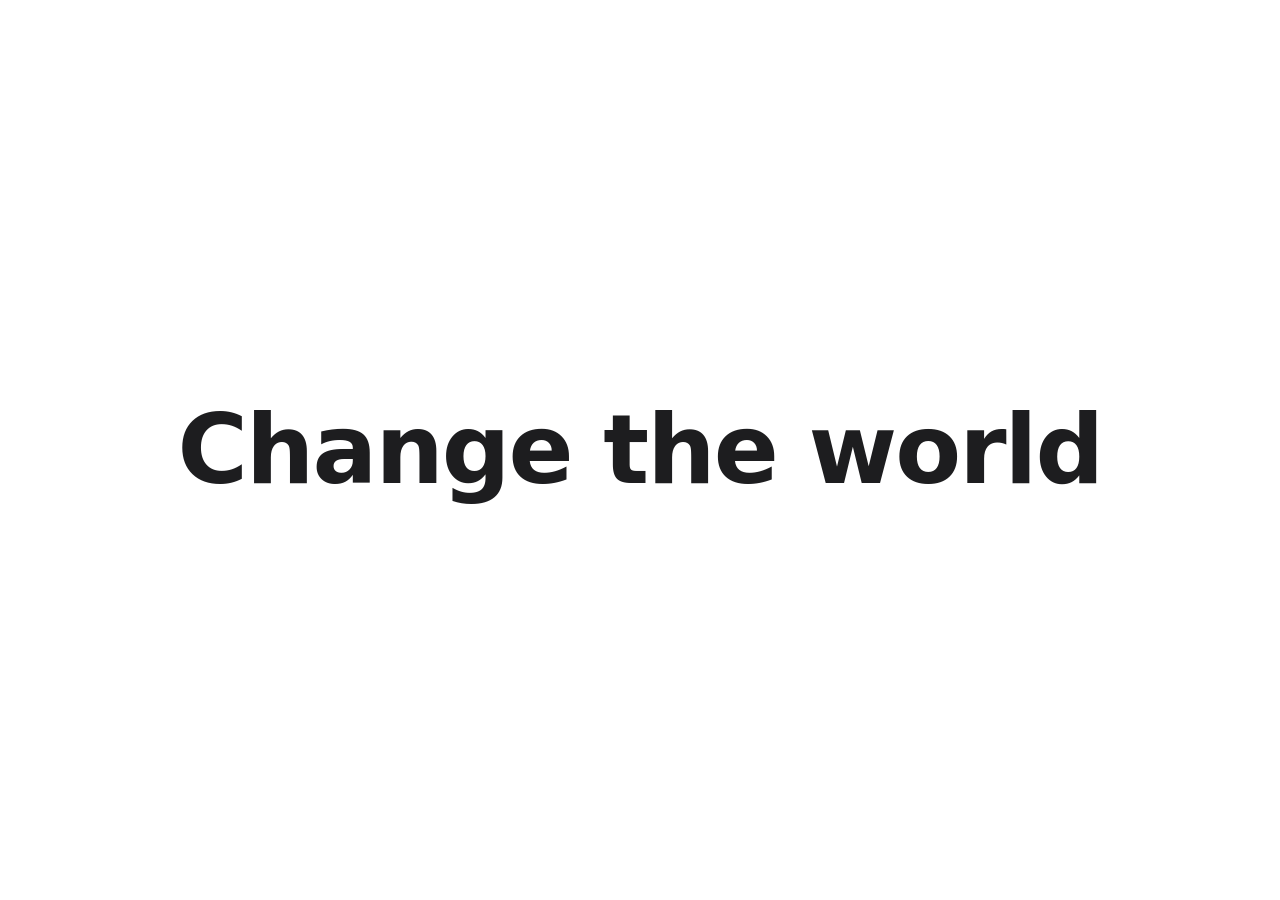
==== index.html @ 6c88ad37 "chuang.nl: one headline Co-Authored-By: Claude Opus 5.5 <noreply@anthropic.com>" ====
<!doctype html>
<html lang="en"><head><meta charset="utf-8">
<meta name="viewport" content="width=device-width, initial-scale=1">
<title>Chuang</title>
<meta name="description" content="Change the world">
<meta name="theme-color" content="#FFFFFF">
<style>
:root{--bg:#FFFFFF;--ink:#1D1D1F}
@media (prefers-color-scheme:dark){:root{--bg:#000000;--ink:#F5F5F7}}
html,body{height:100%;margin:0}
body{background:var(--bg);color:var(--ink);display:grid;place-items:center;min-height:100vh;min-height:100dvh;padding:0 24px;box-sizing:border-box;
font-family:-apple-system,BlinkMacSystemFont,"SF Pro Display","Segoe UI Variable Display","Segoe UI",system-ui,"Helvetica Neue",Helvetica,sans-serif;-webkit-font-smoothing:antialiased}
h1{margin:0;font-weight:600;font-size:clamp(40px,8vw,96px);line-height:1.05;letter-spacing:-.02em;text-align:center;text-wrap:balance}
</style></head>
<body><h1>Change the world</h1></body></html>
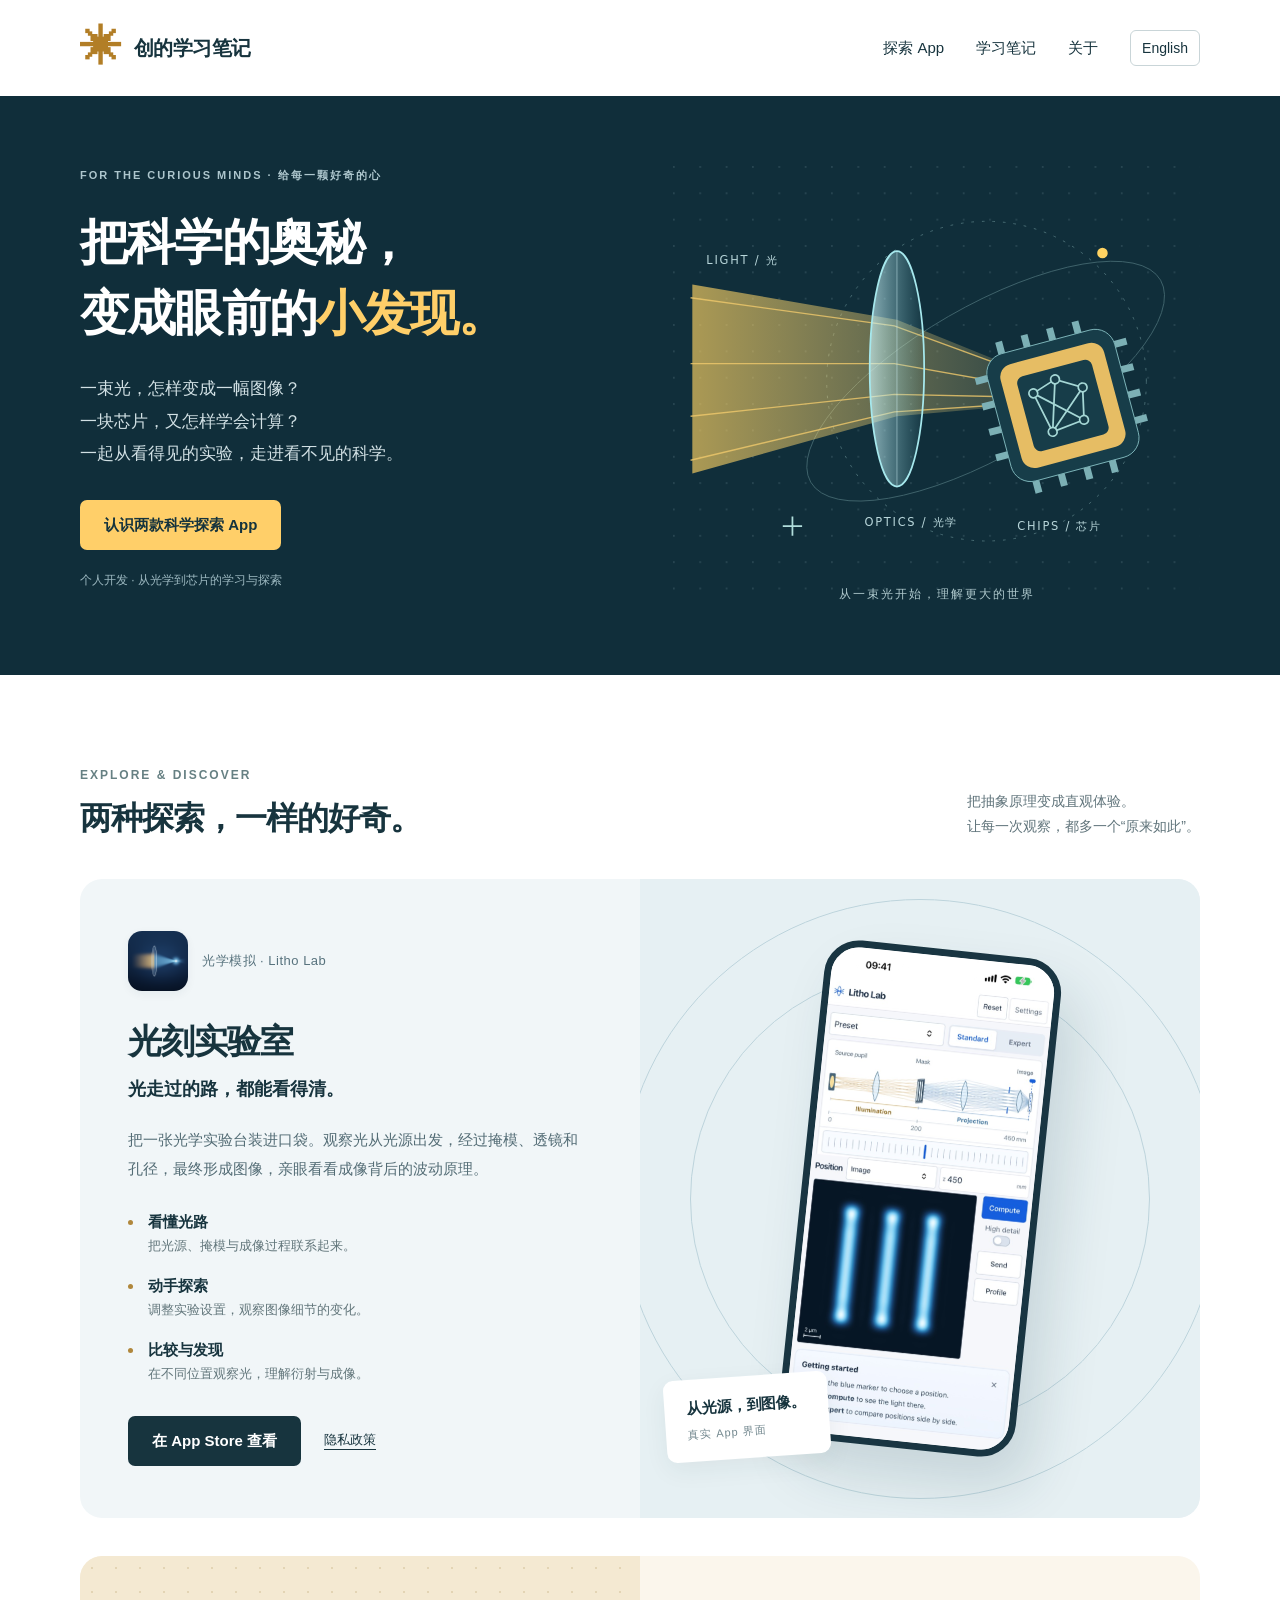
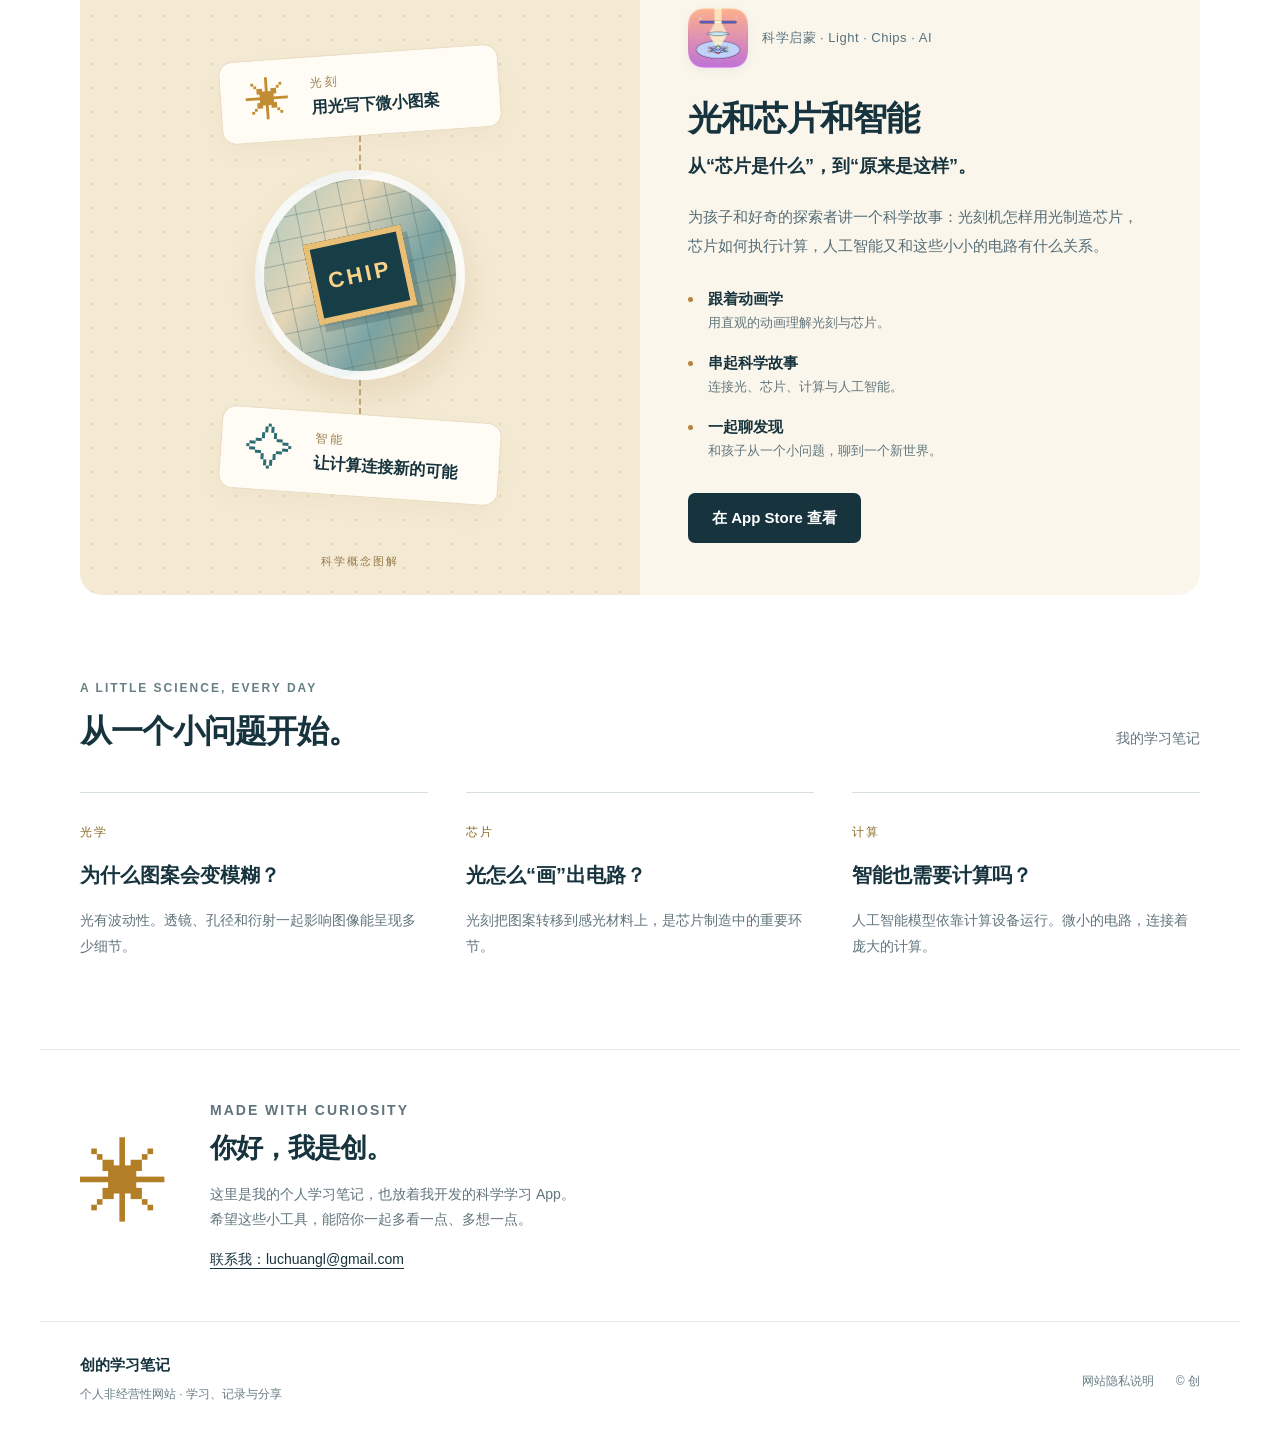
==== commit ffe2559c: "Add bilingual science app homepage without ICP footer" ====
--- a/index.html
+++ b/index.html
@@ -1,15 +1,10 @@
 <!doctype html>
-<html lang="en"><head><meta charset="utf-8">
-<meta name="viewport" content="width=device-width, initial-scale=1">
-<title>Chuang</title>
-<meta name="description" content="Change the world">
-<meta name="theme-color" content="#FFFFFF">
-<style>
-:root{--bg:#FFFFFF;--ink:#1D1D1F}
-@media (prefers-color-scheme:dark){:root{--bg:#000000;--ink:#F5F5F7}}
-html,body{height:100%;margin:0}
-body{background:var(--bg);color:var(--ink);display:grid;place-items:center;min-height:100vh;min-height:100dvh;padding:0 24px;box-sizing:border-box;
-font-family:-apple-system,BlinkMacSystemFont,"SF Pro Display","Segoe UI Variable Display","Segoe UI",system-ui,"Helvetica Neue",Helvetica,sans-serif;-webkit-font-smoothing:antialiased}
-h1{margin:0;font-weight:600;font-size:clamp(40px,8vw,96px);line-height:1.05;letter-spacing:-.02em;text-align:center;text-wrap:balance}
-</style></head>
-<body><h1>Change the world</h1></body></html>
+<html lang="zh-CN"><head><meta charset="utf-8"><meta name="viewport" content="width=device-width,initial-scale=1"><meta name="theme-color" content="#102c38"><meta name="description" content="创的学习笔记：用光刻实验室探索光学成像，用光和芯片和智能了解从光刻到人工智能的科学故事。"><title>创的学习笔记 · 让好奇心看得见</title><link rel="stylesheet" href="/style.css"><link rel="alternate" hreflang="zh-CN" href="https://chuang.nl/"><link rel="alternate" hreflang="en" href="https://chuang.nl/en/"></head>
+<body><header class="nav"><a class="brand" href="/" aria-label="创的学习笔记首页"><span class="brand-mark" aria-hidden="true">✳</span>创的学习笔记</a><nav aria-label="主导航"><a href="#apps">探索 App</a><a href="#notes">学习笔记</a><a href="#about">关于</a><a class="language-switch" href="/en/" lang="en" hreflang="en" aria-label="Switch to English">English</a></nav></header>
+<main><section class="hero"><div class="hero-copy"><p class="eyebrow">FOR THE CURIOUS MINDS · 给每一颗好奇的心</p><h1>把科学的奥秘，<br>变成眼前的<span>小发现。</span></h1><p class="intro">一束光，怎样变成一幅图像？<br>一块芯片，又怎样学会计算？<br>一起从看得见的实验，走进看不见的科学。</p><a class="button yellow" href="#apps">认识两款科学探索 App</a><p class="hero-note">个人开发 · 从光学到芯片的学习与探索</p></div><div class="hero-art"><svg viewBox="0 0 600 490" role="img" aria-labelledby="art-title"><title id="art-title">一束光穿过透镜，照亮芯片的科学概念图</title><defs><pattern id="grid" width="30" height="30" patternUnits="userSpaceOnUse"><circle cx="1" cy="1" r="1" fill="#6a8a91" opacity=".35"/></pattern><linearGradient id="beam"><stop stop-color="#ffd362" stop-opacity=".65"/><stop offset="1" stop-color="#f8df8b" stop-opacity=".04"/></linearGradient><linearGradient id="lens"><stop stop-color="#d1f8fc" stop-opacity=".65"/><stop offset="1" stop-color="#72c4cf" stop-opacity=".05"/></linearGradient></defs><rect width="600" height="490" fill="url(#grid)"/><circle cx="357" cy="245" r="182" fill="none" stroke="#4f747b" stroke-dasharray="3 9"/><ellipse cx="356" cy="245" rx="230" ry="85" transform="rotate(-30 356 245)" fill="none" stroke="#40646c"/><path d="M22 135L255 175L477 265L255 285L22 350Z" fill="url(#beam)"/><g fill="none" stroke="#f1ca6c" stroke-width="1.6" opacity=".8"><path d="M20 150L252 182L478 265M20 225L252 225L478 265M20 335L252 280L478 265M20 285L252 260L478 265"/></g><ellipse cx="255" cy="231" rx="31" ry="134" fill="url(#lens)" stroke="#a6e8ed" stroke-width="2"/><path d="M255 97V365" stroke="#d8fbff" opacity=".5"/><g transform="translate(385 209) rotate(-15 70 70)"><rect x="-14" y="-14" width="150" height="150" rx="23" fill="#173d49" stroke="#80b9bd"/><g stroke="#7cb0b5" stroke-width="8"><path d="M9 -28V-14M39 -28V-14M69 -28V-14M99 -28V-14M9 136V150M39 136V150M69 136V150M99 136V150M-28 9H-14M-28 39H-14M-28 69H-14M-28 99H-14M136 9H150M136 39H150M136 69H150M136 99H150"/></g><rect width="122" height="122" rx="15" fill="#e6bd64"/><rect x="17" y="17" width="88" height="88" rx="8" fill="#173d49"/><g stroke="#a5d7d5" fill="#173d49" stroke-width="2"><path d="M32 39L60 30L88 47L80 83L42 87Z M32 39L80 83M60 30L42 87M88 47L42 87"/><circle cx="32" cy="39" r="5"/><circle cx="60" cy="30" r="5"/><circle cx="88" cy="47" r="5"/><circle cx="80" cy="83" r="5"/><circle cx="42" cy="87" r="5"/></g></g><g fill="#b8d6da" font-family="system-ui,sans-serif" font-size="13" letter-spacing="2"><text x="38" y="112">LIGHT / 光</text><text x="218" y="410">OPTICS / 光学</text><text x="392" y="414">CHIPS / 芯片</text></g><circle cx="489" cy="99" r="6" fill="#ffd362"/><path d="M125 410H147M136 399V421" stroke="#b1dedc" stroke-width="2"/></svg><span class="art-caption">从一束光开始，理解更大的世界</span></div></section>
+<section id="apps" class="apps wrap"><div class="section-heading"><div><p class="eyebrow">EXPLORE & DISCOVER</p><h2>两种探索，一样的好奇。</h2></div><p>把抽象原理变成直观体验。<br>让每一次观察，都多一个“原来如此”。</p></div>
+<article class="product optics"><div class="product-copy"><div class="app-heading"><img src="/assets/litho-icon.png" width="60" height="60" alt="光刻实验室图标"><span>光学模拟 · Litho Lab</span></div><h3>光刻实验室</h3><p class="product-tagline">光走过的路，都能看得清。</p><p>把一张光学实验台装进口袋。观察光从光源出发，经过掩模、透镜和孔径，最终形成图像，亲眼看看成像背后的波动原理。</p><ul class="features"><li><strong>看懂光路</strong><span>把光源、掩模与成像过程联系起来。</span></li><li><strong>动手探索</strong><span>调整实验设置，观察图像细节的变化。</span></li><li><strong>比较与发现</strong><span>在不同位置观察光，理解衍射与成像。</span></li></ul><div class="actions"><a class="button dark" href="https://apps.apple.com/us/app/id6823376193">在 App Store 查看</a><a class="text-link" href="/litho-privacy.html">隐私政策</a></div></div><div class="product-art phone-stage"><span class="orbit orbit-one"></span><span class="orbit orbit-two"></span><div class="phone"><img src="/assets/litho-screen.jpg" alt="光刻实验室实际界面：光路模拟与三条亮线的成像结果" width="600" height="1304" loading="lazy"></div><div class="floating-label">从光源，到图像。<small>真实 App 界面</small></div></div></article>
+<article class="product chips"><div class="product-art chip-stage"><div class="story-step"><span class="sun-symbol" aria-hidden="true">✳</span><div><small>光刻</small><strong>用光写下微小图案</strong></div></div><div class="story-connector"></div><div class="wafer" aria-hidden="true"><div class="wafer-grid"></div><span>CHIP</span></div><div class="story-connector"></div><div class="story-step bottom-step"><span class="brain-symbol" aria-hidden="true">✧</span><div><small>智能</small><strong>让计算连接新的可能</strong></div></div><span class="diagram-note">科学概念图解</span></div><div class="product-copy"><div class="app-heading"><img src="/assets/chips-icon.png" width="60" height="60" alt="光和芯片和智能图标"><span>科学启蒙 · Light · Chips · AI</span></div><h3>光和芯片和智能</h3><p class="product-tagline">从“芯片是什么”，到“原来是这样”。</p><p>为孩子和好奇的探索者讲一个科学故事：光刻机怎样用光制造芯片，芯片如何执行计算，人工智能又和这些小小的电路有什么关系。</p><ul class="features"><li><strong>跟着动画学</strong><span>用直观的动画理解光刻与芯片。</span></li><li><strong>串起科学故事</strong><span>连接光、芯片、计算与人工智能。</span></li><li><strong>一起聊发现</strong><span>和孩子从一个小问题，聊到一个新世界。</span></li></ul><div class="actions"><a class="button dark" href="https://apps.apple.com/us/app/id6832295147">在 App Store 查看</a></div></div></article></section>
+<section id="notes" class="notes wrap"><div class="section-heading"><div><p class="eyebrow">A LITTLE SCIENCE, EVERY DAY</p><h2>从一个小问题开始。</h2></div><p>我的学习笔记</p></div><div class="note-grid"><article><span class="note-label">光学</span><h3>为什么图案会变模糊？</h3><p>光有波动性。透镜、孔径和衍射一起影响图像能呈现多少细节。</p></article><article><span class="note-label">芯片</span><h3>光怎么“画”出电路？</h3><p>光刻把图案转移到感光材料上，是芯片制造中的重要环节。</p></article><article><span class="note-label">计算</span><h3>智能也需要计算吗？</h3><p>人工智能模型依靠计算设备运行。微小的电路，连接着庞大的计算。</p></article></div></section>
+<section id="about" class="about wrap"><span class="brand-mark" aria-hidden="true">✳</span><div><p class="eyebrow">MADE WITH CURIOSITY</p><h2>你好，我是创。</h2><p>这里是我的个人学习笔记，也放着我开发的科学学习 App。<br>希望这些小工具，能陪你一起多看一点、多想一点。</p><a href="mailto:luchuangl@gmail.com">联系我：luchuangl@gmail.com</a></div></section></main>
+<footer class="footer wrap"><div><strong>创的学习笔记</strong><p>个人非经营性网站 · 学习、记录与分享</p></div><div class="footer-links"><a href="/privacy.html">网站隐私说明</a><span>© 创</span></div></footer></body></html>
--- a/style.css
+++ b/style.css
@@ -0,0 +1,4 @@
+:root{font:16px/1.75 -apple-system,BlinkMacSystemFont,"Segoe UI","PingFang SC","Microsoft YaHei",sans-serif;color:#17343e;background:#fff;scroll-behavior:smooth;--ink:#17343e;--muted:#60747b;--gold:#ffcf69}*{box-sizing:border-box}body{margin:0}a{color:inherit}img{max-width:100%;display:block}a:focus-visible{outline:3px solid #cd8b18;outline-offset:5px}section[id]{scroll-margin-top:25px}.wrap,.nav{max-width:1200px;margin-inline:auto;padding-inline:40px}.nav{height:96px;display:flex;align-items:center;justify-content:space-between}.brand{display:flex;align-items:center;gap:12px;font-size:20px;font-weight:750;text-decoration:none;letter-spacing:-.5px}.brand-mark{font-size:42px;line-height:1;color:#b27e26}.nav nav{display:flex;gap:32px}.nav nav a{text-decoration:none;font-size:15px}.nav nav a:hover{color:#a57219}.hero{background:#102e3a;color:white;display:grid;grid-template-columns:1.08fr 1fr;padding:70px max(40px,calc((100vw - 1120px)/2));gap:24px;overflow:hidden}.eyebrow{font-size:12px;letter-spacing:2px;font-weight:650;margin:0 0 22px;color:#668083}.hero .eyebrow{color:#adc6cd;font-size:11px}.hero h1{font-size:clamp(36px,3.8vw,55px);line-height:1.45;letter-spacing:-1.8px;margin:0 0 25px}.hero h1 span{color:var(--gold)}.intro{color:#d1e0e4;font-size:17px;line-height:1.9;margin:0 0 30px}.button{display:inline-flex;align-items:center;justify-content:center;min-height:50px;padding:12px 24px;border-radius:7px;text-decoration:none;font-size:15px;font-weight:650;transition:transform .18s,background .18s}.button:hover{transform:translateY(-2px)}.yellow{background:var(--gold);color:#15333d}.dark{background:var(--ink);color:white}.hero-note{font-size:12px;color:#9db9c1;margin:20px 0 0}.hero-art{position:relative;display:flex;flex-direction:column;justify-content:center;min-width:0}.hero-art svg{width:100%;overflow:visible}.art-caption{text-align:center;letter-spacing:2px;font-size:12px;color:#afc9cd;margin-top:-12px}.apps{padding-top:90px}.section-heading{display:flex;justify-content:space-between;gap:25px;align-items:end;margin-bottom:38px}.section-heading .eyebrow{margin-bottom:10px}h2{font-size:32px;letter-spacing:-1px;line-height:1.4;margin:0}.section-heading>p{font-size:14px;color:var(--muted);margin:0 0 3px}.product{border-radius:22px;display:grid;grid-template-columns:1fr 1fr;margin-bottom:38px;overflow:hidden}.optics{background:#f1f6f8}.product-copy{padding:52px 48px}.app-heading{display:flex;align-items:center;gap:14px;font-size:13px;color:#57727d;letter-spacing:.5px}.app-heading img{border-radius:14px;box-shadow:0 3px 10px #1639470e}.product h3{font-size:34px;line-height:1.4;margin:27px 0 8px;letter-spacing:-1px}.product-tagline{font-size:18px;font-weight:650;margin:0 0 20px}.product-copy>p:not(.product-tagline){font-size:15px;color:#536c75;line-height:1.95}.features{padding:0;list-style:none;margin:25px 0 30px}.features li{margin:15px 0;padding-left:20px;position:relative}.features li:before{content:"";width:5px;height:5px;position:absolute;left:0;top:11px;background:#b0873c;border-radius:50%}.features strong{display:block;font-size:15px}.features span{display:block;font-size:13px;color:#62767b}.actions{display:flex;align-items:center;gap:23px;flex-wrap:wrap}.text-link{font-size:13px;text-underline-offset:5px}.product-art{position:relative;overflow:hidden;min-height:600px}.phone-stage{display:flex;align-items:center;justify-content:center;background:#e6f0f3}.phone{width:238px;border:7px solid #193542;border-radius:35px;overflow:hidden;box-shadow:20px 30px 55px #163d4826;transform:rotate(6deg);position:relative;z-index:1;background:white}.phone img{width:100%;height:auto}.orbit{position:absolute;border:1px solid #bdd4dc;border-radius:50%;width:460px;height:460px}.orbit-two{width:600px;height:600px}.floating-label{position:absolute;z-index:2;bottom:60px;left:25px;background:#fff;padding:16px 22px;border-radius:10px;box-shadow:0 8px 25px #183a4710;font-weight:650;font-size:15px;transform:rotate(-4deg)}.floating-label small{display:block;font-size:11px;font-weight:400;color:#73888f;letter-spacing:1px;margin-top:4px}.chips{background:#fbf6ec}.chip-stage{background:#f4e9d2;display:flex;flex-direction:column;align-items:center;justify-content:center;isolation:isolate}.chip-stage:before{content:"";position:absolute;inset:0;background-image:radial-gradient(#c4ae7c 1px,transparent 1px);background-size:24px 24px;opacity:.35;z-index:-1}.story-step{display:flex;gap:20px;align-items:center;background:#fffcf5;border:1px solid #e9dcc1;border-radius:14px;padding:16px 25px;transform:rotate(-4deg);min-width:280px;box-shadow:0 10px 25px #7c653b0a}.story-step small{display:block;font-size:12px;color:#987d4b;letter-spacing:3px}.story-step strong{font-size:16px}.sun-symbol{font-size:45px;color:#c28d32;line-height:1}.story-connector{height:34px;border-left:2px dashed #c3a775}.wafer{width:210px;height:210px;border-radius:50%;background:linear-gradient(135deg,#a4c7c0,#e4d6b7 35%,#79a3a4 65%,#deaf64);border:9px solid #ffffffe0;box-shadow:0 16px 32px #8c713d22;position:relative;overflow:hidden;transform:rotate(-12deg);display:grid;place-items:center}.wafer-grid{position:absolute;inset:0;background-image:linear-gradient(#486b6c60 1px,transparent 1px),linear-gradient(90deg,#486b6c60 1px,transparent 1px);background-size:23px 23px}.wafer span{z-index:1;background:#173d46;color:#f9d389;border:6px solid #e9bf76;padding:16px 12px;font-size:22px;letter-spacing:3px;font-weight:700;box-shadow:5px 8px 0 #31545f44}.bottom-step{transform:rotate(4deg)}.brain-symbol{font-size:48px;line-height:1;color:#2d6c72}.diagram-note{font-size:11px;letter-spacing:2px;color:#947a4a;position:absolute;bottom:24px}.notes{padding-top:45px;padding-bottom:75px}.note-grid{display:grid;grid-template-columns:repeat(3,1fr);gap:38px}.note-grid article{border-top:1px solid #d6dfe1;padding-top:24px}.note-label{font-size:12px;letter-spacing:2px;color:#8d6b27}.note-grid h3{font-size:20px;margin:13px 0 12px}.note-grid p{font-size:14px;line-height:1.9;color:var(--muted)}.about{display:flex;align-items:center;gap:40px;padding-block:48px;border-top:1px solid #e2e8e9}.about .brand-mark{font-size:90px}.about .eyebrow{margin-bottom:8px}.about h2{font-size:27px}.about p{font-size:14px;color:var(--muted)}.about a{font-size:14px;text-underline-offset:4px}.footer{border-top:1px solid #e2e8e9;padding-block:30px;display:flex;justify-content:space-between;gap:25px;font-size:12px;color:#687d84}.footer strong{font-size:15px;color:var(--ink)}.footer p{margin:6px 0}.footer-links{display:flex;gap:22px;align-items:center;flex-wrap:wrap}.footer a{text-decoration:none}.footer a:hover{text-decoration:underline}@media(min-width:1600px){.hero{padding-block:85px}}@media(max-width:850px){.hero{padding:48px 30px;grid-template-columns:1fr 1fr}.hero h1{font-size:36px}.product-copy{padding:35px 28px}.product h3{font-size:29px}.product-art{min-height:570px}.phone{width:210px}.floating-label{left:16px;bottom:35px;font-size:13px}.note-grid{gap:20px}.wrap,.nav{padding-inline:28px}.nav nav{gap:22px}.footer{display:block}.footer-links{margin-top:14px}.story-step{min-width:240px;padding:14px 18px}}@media(max-width:620px){.nav{height:78px;padding-inline:20px}.brand{font-size:17px;gap:8px}.brand-mark{font-size:32px}.nav nav{gap:16px}.nav nav a{font-size:13px}.nav nav a:nth-child(2){display:none}.hero{display:flex;flex-direction:column;padding:42px 24px 30px;gap:5px}.hero .eyebrow{font-size:9px;letter-spacing:1.2px;margin-bottom:21px}.hero h1{font-size:36px;letter-spacing:-1.5px}.intro{font-size:15px}.hero-art{margin-top:20px;max-width:420px;align-self:center;width:100%}.hero-art svg{max-height:290px}.hero-note{font-size:11px}.art-caption{font-size:10px}.wrap{padding-inline:20px}.apps{padding-top:52px}.section-heading{display:block;margin-bottom:25px}.section-heading>p{margin-top:16px;font-size:13px}h2{font-size:26px}.eyebrow{font-size:10px;letter-spacing:1.4px}.product{display:flex;flex-direction:column;border-radius:16px;margin-bottom:28px}.product-copy{padding:30px 25px}.app-heading img{width:48px;height:48px;border-radius:11px}.app-heading{font-size:11px}.product h3{font-size:29px;margin-top:22px}.product-tagline{font-size:16px}.product-copy>p:not(.product-tagline){font-size:14px}.features span{font-size:13px}.product-art{min-height:510px}.phone{width:200px}.floating-label{bottom:35px;left:24px}.chips .product-copy{order:0}.chips .chip-stage{order:1;min-height:510px}.story-step{min-width:260px}.notes{padding-top:25px;padding-bottom:35px}.note-grid{grid-template-columns:1fr;gap:14px}.note-grid article{padding-top:20px}.note-grid h3{margin-top:9px}.note-grid p{margin-bottom:10px}.about{gap:20px;padding-block:35px;align-items:flex-start}.about .brand-mark{font-size:50px;margin-top:8px}.about h2{font-size:23px}.about p br{display:none}.footer{padding-block:25px}.footer-links{gap:12px 18px;align-items:flex-start;flex-direction:column}.button{font-size:14px}}@media(prefers-reduced-motion:reduce){:root{scroll-behavior:auto}.button{transition:none}}
+
+/* Language navigation and English typography */
+.nav nav{align-items:center}.nav nav .language-switch{border:1px solid #c9d5d8;border-radius:6px;padding:5px 11px;font-size:14px;white-space:nowrap}html[lang="en"] .brand{font-size:19px;letter-spacing:-.5px}html[lang="en"] .hero h1{line-height:1.2}html[lang="en"] .product h3{font-size:32px}html[lang="en"] .story-step strong{font-size:14px}html[lang="en"] .floating-label{max-width:calc(100% - 45px);font-size:14px}html[lang="en"] .art-caption{letter-spacing:.5px}@media(max-width:620px){.nav{height:auto;min-height:78px;flex-wrap:wrap;gap:10px;padding-block:14px}.nav nav{width:100%;justify-content:flex-end;gap:20px}.nav nav .language-switch{font-size:13px}html[lang="en"] .hero h1{font-size:38px}html[lang="en"] .product h3{font-size:29px}html[lang="en"] .about h2{font-size:23px}}
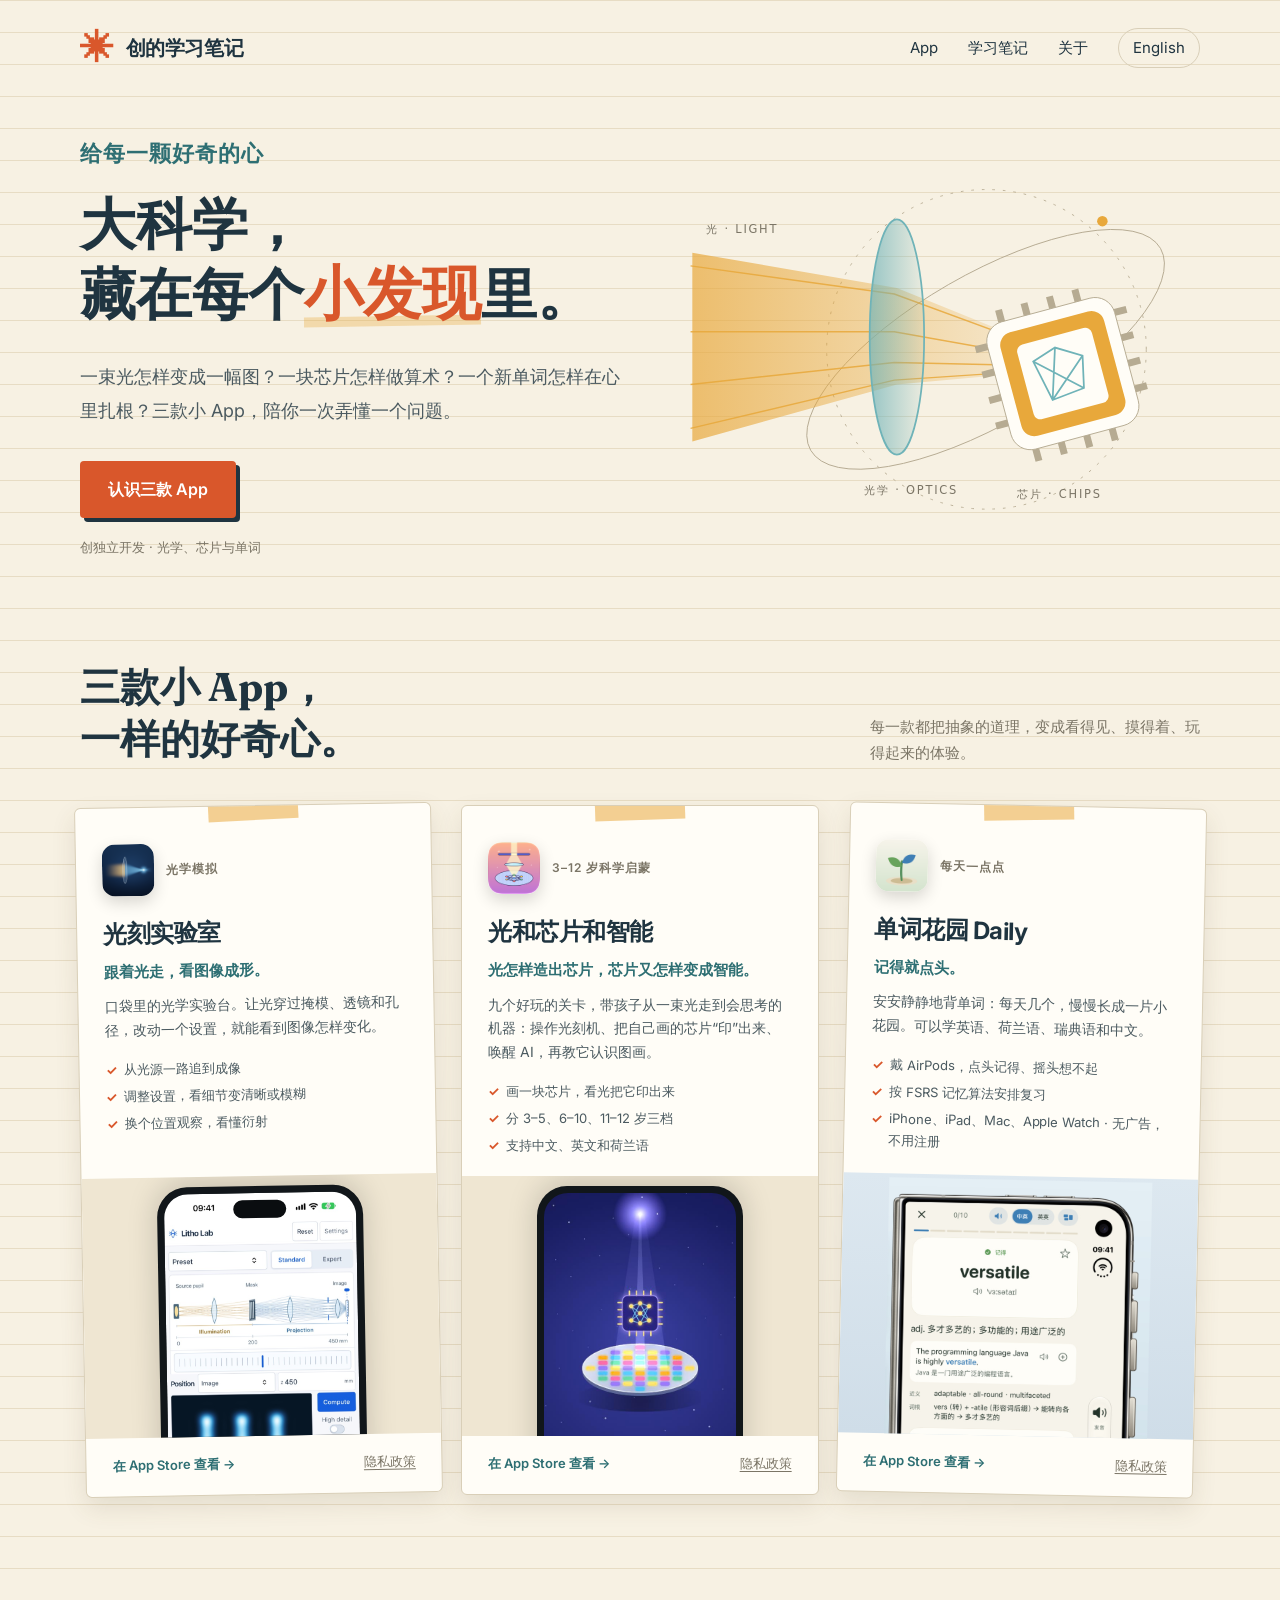
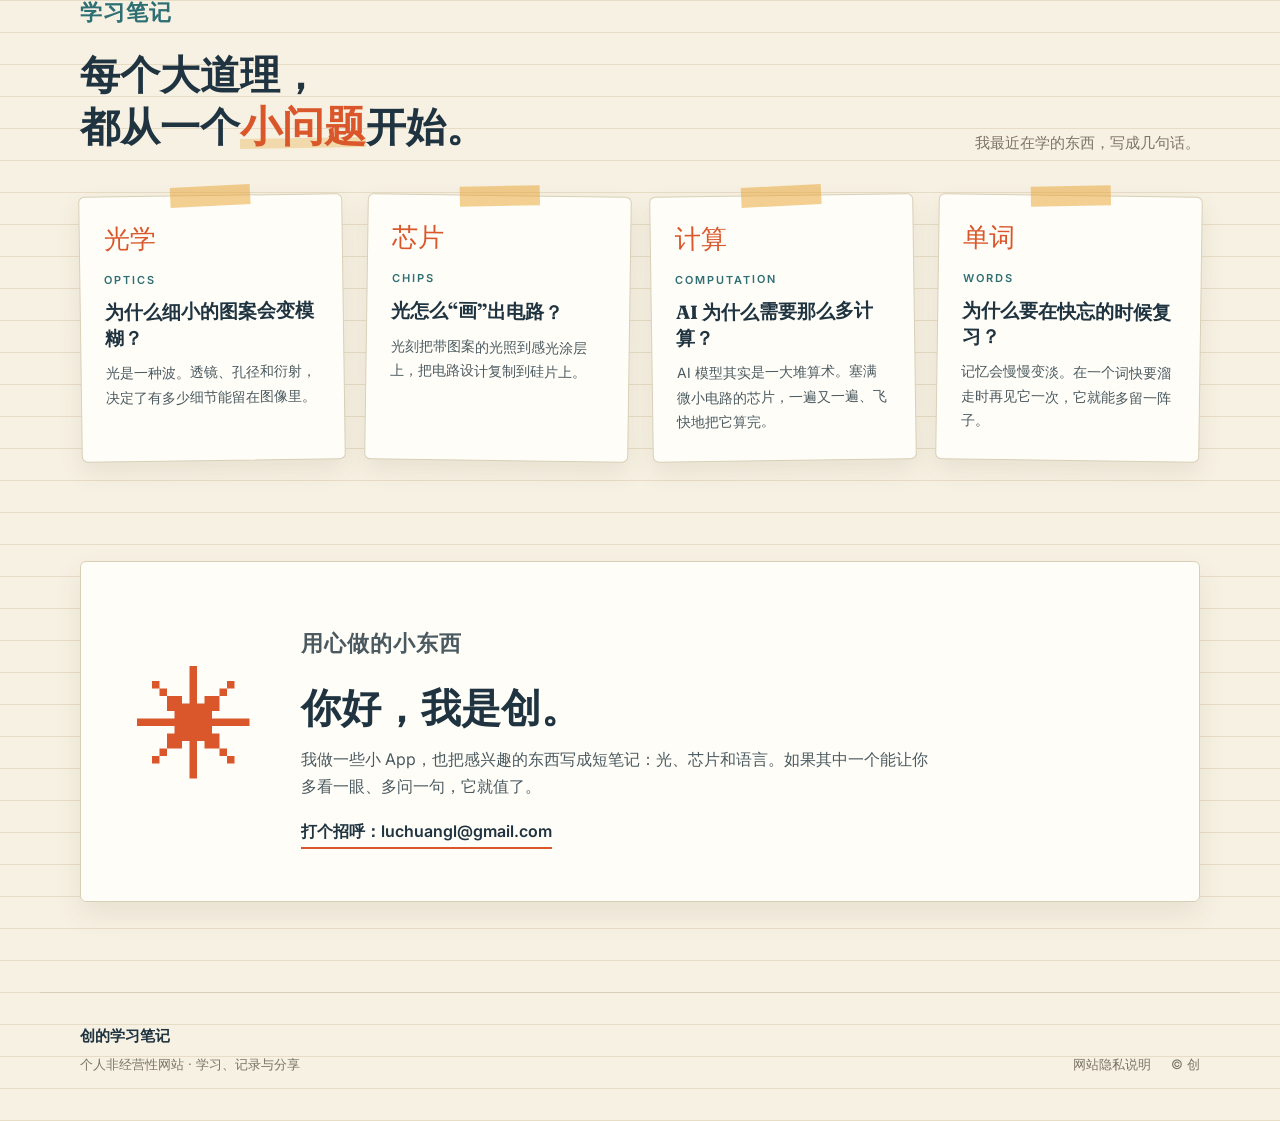
==== commit d6800c95: "Homepage redesign: lined-paper style, three apps incl. Word Garden Daily Co-Authored-By: Claude Opus" ====
--- a/index.html
+++ b/index.html
@@ -1,10 +1,16 @@
 <!doctype html>
-<html lang="zh-CN"><head><meta charset="utf-8"><meta name="viewport" content="width=device-width,initial-scale=1"><meta name="theme-color" content="#102c38"><meta name="description" content="创的学习笔记：用光刻实验室探索光学成像，用光和芯片和智能了解从光刻到人工智能的科学故事。"><title>创的学习笔记 · 让好奇心看得见</title><link rel="stylesheet" href="/style.css"><link rel="alternate" hreflang="zh-CN" href="https://chuang.nl/"><link rel="alternate" hreflang="en" href="https://chuang.nl/en/"></head>
-<body><header class="nav"><a class="brand" href="/" aria-label="创的学习笔记首页"><span class="brand-mark" aria-hidden="true">✳</span>创的学习笔记</a><nav aria-label="主导航"><a href="#apps">探索 App</a><a href="#notes">学习笔记</a><a href="#about">关于</a><a class="language-switch" href="/en/" lang="en" hreflang="en" aria-label="Switch to English">English</a></nav></header>
-<main><section class="hero"><div class="hero-copy"><p class="eyebrow">FOR THE CURIOUS MINDS · 给每一颗好奇的心</p><h1>把科学的奥秘，<br>变成眼前的<span>小发现。</span></h1><p class="intro">一束光，怎样变成一幅图像？<br>一块芯片，又怎样学会计算？<br>一起从看得见的实验，走进看不见的科学。</p><a class="button yellow" href="#apps">认识两款科学探索 App</a><p class="hero-note">个人开发 · 从光学到芯片的学习与探索</p></div><div class="hero-art"><svg viewBox="0 0 600 490" role="img" aria-labelledby="art-title"><title id="art-title">一束光穿过透镜，照亮芯片的科学概念图</title><defs><pattern id="grid" width="30" height="30" patternUnits="userSpaceOnUse"><circle cx="1" cy="1" r="1" fill="#6a8a91" opacity=".35"/></pattern><linearGradient id="beam"><stop stop-color="#ffd362" stop-opacity=".65"/><stop offset="1" stop-color="#f8df8b" stop-opacity=".04"/></linearGradient><linearGradient id="lens"><stop stop-color="#d1f8fc" stop-opacity=".65"/><stop offset="1" stop-color="#72c4cf" stop-opacity=".05"/></linearGradient></defs><rect width="600" height="490" fill="url(#grid)"/><circle cx="357" cy="245" r="182" fill="none" stroke="#4f747b" stroke-dasharray="3 9"/><ellipse cx="356" cy="245" rx="230" ry="85" transform="rotate(-30 356 245)" fill="none" stroke="#40646c"/><path d="M22 135L255 175L477 265L255 285L22 350Z" fill="url(#beam)"/><g fill="none" stroke="#f1ca6c" stroke-width="1.6" opacity=".8"><path d="M20 150L252 182L478 265M20 225L252 225L478 265M20 335L252 280L478 265M20 285L252 260L478 265"/></g><ellipse cx="255" cy="231" rx="31" ry="134" fill="url(#lens)" stroke="#a6e8ed" stroke-width="2"/><path d="M255 97V365" stroke="#d8fbff" opacity=".5"/><g transform="translate(385 209) rotate(-15 70 70)"><rect x="-14" y="-14" width="150" height="150" rx="23" fill="#173d49" stroke="#80b9bd"/><g stroke="#7cb0b5" stroke-width="8"><path d="M9 -28V-14M39 -28V-14M69 -28V-14M99 -28V-14M9 136V150M39 136V150M69 136V150M99 136V150M-28 9H-14M-28 39H-14M-28 69H-14M-28 99H-14M136 9H150M136 39H150M136 69H150M136 99H150"/></g><rect width="122" height="122" rx="15" fill="#e6bd64"/><rect x="17" y="17" width="88" height="88" rx="8" fill="#173d49"/><g stroke="#a5d7d5" fill="#173d49" stroke-width="2"><path d="M32 39L60 30L88 47L80 83L42 87Z M32 39L80 83M60 30L42 87M88 47L42 87"/><circle cx="32" cy="39" r="5"/><circle cx="60" cy="30" r="5"/><circle cx="88" cy="47" r="5"/><circle cx="80" cy="83" r="5"/><circle cx="42" cy="87" r="5"/></g></g><g fill="#b8d6da" font-family="system-ui,sans-serif" font-size="13" letter-spacing="2"><text x="38" y="112">LIGHT / 光</text><text x="218" y="410">OPTICS / 光学</text><text x="392" y="414">CHIPS / 芯片</text></g><circle cx="489" cy="99" r="6" fill="#ffd362"/><path d="M125 410H147M136 399V421" stroke="#b1dedc" stroke-width="2"/></svg><span class="art-caption">从一束光开始，理解更大的世界</span></div></section>
-<section id="apps" class="apps wrap"><div class="section-heading"><div><p class="eyebrow">EXPLORE & DISCOVER</p><h2>两种探索，一样的好奇。</h2></div><p>把抽象原理变成直观体验。<br>让每一次观察，都多一个“原来如此”。</p></div>
-<article class="product optics"><div class="product-copy"><div class="app-heading"><img src="/assets/litho-icon.png" width="60" height="60" alt="光刻实验室图标"><span>光学模拟 · Litho Lab</span></div><h3>光刻实验室</h3><p class="product-tagline">光走过的路，都能看得清。</p><p>把一张光学实验台装进口袋。观察光从光源出发，经过掩模、透镜和孔径，最终形成图像，亲眼看看成像背后的波动原理。</p><ul class="features"><li><strong>看懂光路</strong><span>把光源、掩模与成像过程联系起来。</span></li><li><strong>动手探索</strong><span>调整实验设置，观察图像细节的变化。</span></li><li><strong>比较与发现</strong><span>在不同位置观察光，理解衍射与成像。</span></li></ul><div class="actions"><a class="button dark" href="https://apps.apple.com/us/app/id6823376193">在 App Store 查看</a><a class="text-link" href="/litho-privacy.html">隐私政策</a></div></div><div class="product-art phone-stage"><span class="orbit orbit-one"></span><span class="orbit orbit-two"></span><div class="phone"><img src="/assets/litho-screen.jpg" alt="光刻实验室实际界面：光路模拟与三条亮线的成像结果" width="600" height="1304" loading="lazy"></div><div class="floating-label">从光源，到图像。<small>真实 App 界面</small></div></div></article>
-<article class="product chips"><div class="product-art chip-stage"><div class="story-step"><span class="sun-symbol" aria-hidden="true">✳</span><div><small>光刻</small><strong>用光写下微小图案</strong></div></div><div class="story-connector"></div><div class="wafer" aria-hidden="true"><div class="wafer-grid"></div><span>CHIP</span></div><div class="story-connector"></div><div class="story-step bottom-step"><span class="brain-symbol" aria-hidden="true">✧</span><div><small>智能</small><strong>让计算连接新的可能</strong></div></div><span class="diagram-note">科学概念图解</span></div><div class="product-copy"><div class="app-heading"><img src="/assets/chips-icon.png" width="60" height="60" alt="光和芯片和智能图标"><span>科学启蒙 · Light · Chips · AI</span></div><h3>光和芯片和智能</h3><p class="product-tagline">从“芯片是什么”，到“原来是这样”。</p><p>为孩子和好奇的探索者讲一个科学故事：光刻机怎样用光制造芯片，芯片如何执行计算，人工智能又和这些小小的电路有什么关系。</p><ul class="features"><li><strong>跟着动画学</strong><span>用直观的动画理解光刻与芯片。</span></li><li><strong>串起科学故事</strong><span>连接光、芯片、计算与人工智能。</span></li><li><strong>一起聊发现</strong><span>和孩子从一个小问题，聊到一个新世界。</span></li></ul><div class="actions"><a class="button dark" href="https://apps.apple.com/us/app/id6832295147">在 App Store 查看</a></div></div></article></section>
-<section id="notes" class="notes wrap"><div class="section-heading"><div><p class="eyebrow">A LITTLE SCIENCE, EVERY DAY</p><h2>从一个小问题开始。</h2></div><p>我的学习笔记</p></div><div class="note-grid"><article><span class="note-label">光学</span><h3>为什么图案会变模糊？</h3><p>光有波动性。透镜、孔径和衍射一起影响图像能呈现多少细节。</p></article><article><span class="note-label">芯片</span><h3>光怎么“画”出电路？</h3><p>光刻把图案转移到感光材料上，是芯片制造中的重要环节。</p></article><article><span class="note-label">计算</span><h3>智能也需要计算吗？</h3><p>人工智能模型依靠计算设备运行。微小的电路，连接着庞大的计算。</p></article></div></section>
-<section id="about" class="about wrap"><span class="brand-mark" aria-hidden="true">✳</span><div><p class="eyebrow">MADE WITH CURIOSITY</p><h2>你好，我是创。</h2><p>这里是我的个人学习笔记，也放着我开发的科学学习 App。<br>希望这些小工具，能陪你一起多看一点、多想一点。</p><a href="mailto:luchuangl@gmail.com">联系我：luchuangl@gmail.com</a></div></section></main>
-<footer class="footer wrap"><div><strong>创的学习笔记</strong><p>个人非经营性网站 · 学习、记录与分享</p></div><div class="footer-links"><a href="/privacy.html">网站隐私说明</a><span>© 创</span></div></footer></body></html>
+<html lang="zh-CN"><head><meta charset="utf-8"><meta name="viewport" content="width=device-width,initial-scale=1"><meta name="theme-color" content="#f7f1e3"><meta name="description" content="创的学习笔记：光刻实验室、光和芯片和智能、单词花园 Daily，三款小 App，把大道理变成看得见的小发现。"><title>创的学习笔记 · 让好奇心看得见</title><link rel="preconnect" href="https://fonts.googleapis.com"><link rel="preconnect" href="https://fonts.gstatic.com" crossorigin><link href="https://fonts.googleapis.com/css2?family=Fraunces:opsz,wght@9..144,700&family=Inter:wght@400;500;600;700&family=Caveat:wght@600;700&display=swap" rel="stylesheet"><link rel="stylesheet" href="/home.css"><link rel="alternate" hreflang="zh-CN" href="https://chuang.nl/"><link rel="alternate" hreflang="en" href="https://chuang.nl/en/"></head>
+<body><header class="wrap nav"><a class="brand" href="/" aria-label="创的学习笔记首页"><span class="mark" aria-hidden="true">✳</span>创的学习笔记</a><nav aria-label="主导航"><a href="#apps">App</a><a href="#notes">学习笔记</a><a href="#about">关于</a><a class="lang" href="/en/" lang="en" hreflang="en" aria-label="Switch to English">English</a></nav></header>
+<main>
+<section class="wrap hero"><div><p class="eyebrow">给每一颗好奇的心</p><h1>大科学，<br>藏在每个<span class="hl">小发现</span>里。</h1><p class="intro">一束光怎样变成一幅图？一块芯片怎样做算术？一个新单词怎样在心里扎根？三款小 App，陪你一次弄懂一个问题。</p><a class="btn" href="#apps">认识三款 App</a><p class="note">创独立开发 · 光学、芯片与单词</p></div>
+<div class="art"><svg viewBox="0 0 600 470" role="img" aria-label="科学概念图：一束光穿过透镜，照亮芯片"><defs><linearGradient id="b"><stop style="stop-color:var(--beam)" stop-opacity=".7"/><stop offset="1" style="stop-color:var(--beam)" stop-opacity=".03"/></linearGradient><linearGradient id="l"><stop style="stop-color:var(--lens)" stop-opacity=".7"/><stop offset="1" style="stop-color:var(--lens)" stop-opacity=".08"/></linearGradient></defs><circle cx="357" cy="235" r="182" fill="none" style="stroke:var(--stroke)" stroke-dasharray="3 9"/><ellipse cx="356" cy="235" rx="230" ry="85" transform="rotate(-30 356 235)" fill="none" style="stroke:var(--stroke)"/><path class="beamp" d="M22 125L255 165L477 255L255 275L22 340Z" fill="url(#b)"/><g fill="none" style="stroke:var(--beam)" stroke-width="1.6" opacity=".85"><path d="M20 140L252 172L478 255M20 215L252 215L478 255M20 325L252 270L478 255M20 275L252 250L478 255"/></g><ellipse cx="255" cy="221" rx="31" ry="134" fill="url(#l)" style="stroke:var(--lens)" stroke-width="2"/><g transform="translate(385 199) rotate(-15 70 70)"><rect x="-14" y="-14" width="150" height="150" rx="23" style="fill:var(--card);stroke:var(--stroke)"/><g style="stroke:var(--stroke)" stroke-width="8"><path d="M9 -28V-14M39 -28V-14M69 -28V-14M99 -28V-14M9 136V150M39 136V150M69 136V150M99 136V150M-28 9H-14M-28 39H-14M-28 69H-14M-28 99H-14M136 9H150M136 39H150M136 69H150M136 99H150"/></g><rect width="122" height="122" rx="15" style="fill:var(--beam)"/><rect x="17" y="17" width="88" height="88" rx="8" style="fill:var(--card)"/><g style="stroke:var(--lens)" fill="none" stroke-width="2"><path d="M32 39L60 30L88 47L80 83L42 87Z M32 39L80 83M60 30L42 87M88 47L42 87"/></g></g><g style="fill:var(--muted)" font-family="system-ui,sans-serif" font-size="13" letter-spacing="2"><text x="38" y="102">光 · LIGHT</text><text x="218" y="400">光学 · OPTICS</text><text x="392" y="404">芯片 · CHIPS</text></g><circle cx="489" cy="89" r="6" style="fill:var(--beam)"/></svg></div></section>
+<section id="apps" class="wrap apps"><div class="sh"><h2>三款小 App，<br>一样的好奇心。</h2><p>每一款都把抽象的道理，变成看得见、摸得着、玩得起来的体验。</p></div><div class="grid">
+<article class="card"><div class="top"><div class="head"><img src="/assets/litho-icon.png" width="52" height="52" alt="光刻实验室图标">光学模拟</div><h3>光刻实验室</h3><p class="tag">跟着光走，看图像成形。</p><p class="d">口袋里的光学实验台。让光穿过掩模、透镜和孔径，改动一个设置，就能看到图像怎样变化。</p><ul class="mini"><li>从光源一路追到成像</li><li>调整设置，看细节变清晰或模糊</li><li>换个位置观察，看懂衍射</li></ul></div><div class="shot"><div class="ph-frame island"><img src="/assets/litho-screen.jpg" alt="光刻实验室界面：从光源到成像的光路" loading="lazy"></div></div><div class="foot"><a href="https://apps.apple.com/us/app/id6823376193">在 App Store 查看 →</a><a href="/litho-privacy.html">隐私政策</a></div></article>
+<article class="card"><div class="top"><div class="head"><img src="/assets/chips-icon.png" width="52" height="52" alt="光和芯片和智能图标">3–12 岁科学启蒙</div><h3>光和芯片和智能</h3><p class="tag">光怎样造出芯片，芯片又怎样变成智能。</p><p class="d">九个好玩的关卡，带孩子从一束光走到会思考的机器：操作光刻机、把自己画的芯片“印”出来、唤醒 AI，再教它认识图画。</p><ul class="mini"><li>画一块芯片，看光把它印出来</li><li>分 3–5、6–10、11–12 岁三档</li><li>支持中文、英文和荷兰语</li></ul></div><div class="shot"><div class="ph-frame"><img src="/assets/chips-glow.jpg" alt="光和芯片和智能开场画面：一束光照在芯片和发光的晶圆上" loading="lazy"></div></div><div class="foot"><a href="https://apps.apple.com/us/app/id6832295147">在 App Store 查看 →</a><a href="/light-chips-ai/privacy/">隐私政策</a></div></article>
+<article class="card"><div class="top"><div class="head"><img src="/assets/wg-icon.png" width="52" height="52" alt="单词花园 Daily 图标">每天一点点</div><h3>单词花园 Daily</h3><p class="tag">记得就点头。</p><p class="d">安安静静地背单词：每天几个，慢慢长成一片小花园。可以学英语、荷兰语、瑞典语和中文。</p><ul class="mini"><li>戴 AirPods，点头记得、摇头想不起</li><li>按 FSRS 记忆算法安排复习</li><li>iPhone、iPad、Mac、Apple Watch · 无广告，不用注册</li></ul></div><div class="shot duo"><img src="/assets/wg-duo-zh.jpg" alt="单词花园 Daily 在 iPhone Duo 外屏上的学习卡片" loading="lazy"></div><div class="foot"><a href="https://apps.apple.com/us/app/id6821732641">在 App Store 查看 →</a><a href="https://wordgarden.nl/privacy.html">隐私政策</a></div></article>
+</div></section>
+<section id="notes" class="wrap notes"><div class="sh"><div><p class="eyebrow">学习笔记</p><h2>每个大道理，<br>都从一个<span class="hl">小问题</span>开始。</h2></div><p>我最近在学的东西，写成几句话。</p></div><div class="ngrid"><article class="ncard"><div class="ic">光学</div><small>OPTICS</small><h3>为什么细小的图案会变模糊？</h3><p>光是一种波。透镜、孔径和衍射，决定了有多少细节能留在图像里。</p></article><article class="ncard"><div class="ic">芯片</div><small>CHIPS</small><h3>光怎么“画”出电路？</h3><p>光刻把带图案的光照到感光涂层上，把电路设计复制到硅片上。</p></article><article class="ncard"><div class="ic">计算</div><small>COMPUTATION</small><h3>AI 为什么需要那么多计算？</h3><p>AI 模型其实是一大堆算术。塞满微小电路的芯片，一遍又一遍、飞快地把它算完。</p></article><article class="ncard"><div class="ic">单词</div><small>WORDS</small><h3>为什么要在快忘的时候复习？</h3><p>记忆会慢慢变淡。在一个词快要溜走时再见它一次，它就能多留一阵子。</p></article></div></section>
+<section id="about" class="wrap"><div class="about"><span class="big" aria-hidden="true">✳</span><div><p class="eyebrow">用心做的小东西</p><h2>你好，我是创。</h2><p>我做一些小 App，也把感兴趣的东西写成短笔记：光、芯片和语言。如果其中一个能让你多看一眼、多问一句，它就值了。</p><a class="mail" href="mailto:luchuangl@gmail.com">打个招呼：luchuangl@gmail.com</a></div></div></section>
+</main>
+<footer><div class="wrap"><div><strong>创的学习笔记</strong><p>个人非经营性网站 · 学习、记录与分享</p></div><div class="fl"><a href="/privacy.html">网站隐私说明</a><span>© 创</span></div></div></footer>
+</body></html>
--- a/home.css
+++ b/home.css
@@ -0,0 +1,55 @@
+:root{--bg:#f7f1e3;--ink:#1f3440;--muted:#7b7566;--soft:#4b5a60;--accent:#d9572b;--accent2:#2e6f73;--line:#d9cfb8;--card:#fffdf7;--shotBg:#efe6d2;--beam:#e8a83b;--lens:#6fb3b8;--stroke:#b6ab92;
+--serif:Fraunces,Georgia,"Songti SC","Noto Serif SC","Source Han Serif SC",serif;--hand:Caveat,"Bradley Hand","Segoe Print","Kaiti SC",STKaiti,KaiTi,cursive;--sans:Inter,-apple-system,BlinkMacSystemFont,"PingFang SC","Microsoft YaHei","Segoe UI",sans-serif}
+*{box-sizing:border-box}html{background:#f7f1e3 linear-gradient(#e7dcc4 1px,transparent 1px) 0 0/100% 32px;scroll-behavior:smooth}
+body{margin:0;font:16px/1.7 var(--sans);color:var(--ink);-webkit-font-smoothing:antialiased}
+img{display:block;max-width:100%}a{color:inherit;text-decoration:none}a:focus-visible{outline:3px solid var(--accent);outline-offset:4px}
+section[id]{scroll-margin-top:20px}
+.wrap{max-width:1200px;margin:auto;padding-inline:40px}
+.nav{padding-top:28px;padding-bottom:28px;display:flex;align-items:center;justify-content:space-between}
+.brand{display:flex;gap:12px;align-items:center;font-weight:700;font-size:20px;letter-spacing:-.4px}.mark{font-size:34px;line-height:1;color:var(--accent)}
+.nav nav{display:flex;gap:30px;font-size:15px;align-items:center}.nav nav a:hover{color:var(--accent)}.lang{border:1px solid var(--line);padding:6px 14px;border-radius:999px}
+.hero{padding-top:40px;padding-bottom:90px;display:grid;grid-template-columns:1.05fr 1fr;gap:40px;align-items:center}
+.eyebrow{font-family:var(--hand);font-size:24px;font-weight:700;color:var(--accent2);margin:0 0 16px}
+h1{font-family:var(--serif);font-size:64px;line-height:1.08;letter-spacing:-2px;margin:0 0 28px;font-weight:700}
+.hl{font-family:var(--hand);font-size:1.15em;color:var(--accent);font-weight:600;position:relative;z-index:0;white-space:nowrap}
+.hl:after{content:"";position:absolute;left:0;right:0;bottom:6px;height:10px;background:#e8a83b55;z-index:-1;transform:rotate(-1deg)}
+.intro{font-size:18px;color:var(--soft);margin:0 0 34px;line-height:1.85;max-width:540px}
+.btn{display:inline-flex;padding:15px 28px;border-radius:4px;font-weight:600;background:var(--accent);color:#fff;box-shadow:4px 4px 0 var(--ink);transition:transform .18s}.btn:hover{transform:translate(-1px,-2px)}
+.note{font-size:13px;color:var(--muted);margin-top:18px}
+.art svg{width:100%;overflow:visible}.beamp{animation:shimmer 4s ease-in-out infinite}@keyframes shimmer{50%{opacity:.55}}
+@media (prefers-reduced-motion:reduce){.beamp{animation:none}html{scroll-behavior:auto}}
+h2{font-family:var(--serif);font-size:40px;letter-spacing:-1px;line-height:1.15;margin:0}
+.sh{display:flex;justify-content:space-between;align-items:end;gap:30px;margin-bottom:40px}.sh>p{color:var(--muted);margin:0;max-width:330px;font-size:15px}
+.apps{padding-bottom:100px}
+.grid{display:grid;grid-template-columns:repeat(3,1fr);gap:24px;align-items:stretch}
+.card{background:var(--card);border:1px solid var(--line);border-radius:6px;display:flex;flex-direction:column;box-shadow:0 10px 24px #5a4a2a1f;transform:rotate(var(--r,0));overflow:hidden}
+.card:nth-child(1){--r:-1deg}.card:nth-child(3){--r:1.2deg}
+.card:before{content:"";display:block;width:90px;height:22px;background:#e8a83b88;margin:-8px auto 0;transform:rotate(-2deg)}
+.card .top{padding:22px 26px 0}.head{display:flex;gap:12px;align-items:center;font-size:11px;letter-spacing:1.6px;color:var(--muted);font-weight:600}
+.head img{width:52px;height:52px;border-radius:13px;box-shadow:0 6px 16px rgba(0,0,0,.16)}
+.card h3{font-size:24px;margin:18px 0 4px;letter-spacing:-.5px}.tag{font-weight:600;color:var(--accent2);margin:0 0 10px;font-size:15px}
+.card p.d{font-size:14px;color:var(--soft);margin:0 0 16px;line-height:1.7}
+.mini{list-style:none;padding:0;margin:0 0 20px;font-size:13px;color:var(--soft)}.mini li{padding-left:18px;position:relative;margin:5px 0}.mini li:before{content:"✓";position:absolute;left:0;color:var(--accent);font-weight:700}
+.shot{margin-top:auto;height:260px;overflow:hidden;display:flex;justify-content:center;padding-top:10px;background:var(--shotBg);position:relative}
+.ph-frame{position:relative;width:58%;background:#11161a;padding:7px 7px 0;border-radius:30px 30px 0 0;box-shadow:0 -4px 30px rgba(0,0,0,.18);overflow:hidden;align-self:flex-start}.ph-frame img{width:100%;border-radius:24px 24px 0 0}
+.ph-frame.island:after{content:"";position:absolute;top:14px;left:50%;transform:translateX(-50%);width:26%;height:18px;border-radius:999px;background:#0a0d10}
+.shot.duo{padding-top:4px;background:linear-gradient(180deg,#dde8f0,#cfdde8)}.shot.duo img{width:74%;object-fit:cover;object-position:top;align-self:flex-start}
+.foot{padding:16px 26px 20px;display:flex;justify-content:space-between;align-items:center;gap:12px;font-size:13px;font-weight:600;color:var(--accent2)}.foot a:hover{text-decoration:underline}.foot a+a{font-weight:500;color:var(--muted);text-decoration:underline;text-underline-offset:3px}
+.notes{padding-bottom:100px}.ngrid{display:grid;grid-template-columns:repeat(4,1fr);gap:22px}
+.ncard{position:relative;background:var(--card);border:1px solid var(--line);border-radius:6px;padding:30px 24px 26px;box-shadow:0 10px 24px #5a4a2a18}
+.ncard:nth-child(odd){transform:rotate(-.8deg)}.ncard:nth-child(even){transform:rotate(.8deg)}
+.ncard:before{content:"";position:absolute;width:80px;height:20px;background:#e8a83b88;top:-10px;left:50%;transform:translateX(-50%) rotate(-2deg)}
+.ncard small{font-size:11px;letter-spacing:2px;font-weight:600;color:var(--accent2)}.ncard h3{font-family:var(--serif);font-size:19px;line-height:1.35;margin:8px 0 10px}.ncard p{font-size:14px;color:var(--soft);margin:0;line-height:1.75}
+.ncard .ic{font-family:var(--hand);font-size:30px;color:var(--accent);line-height:1;margin-bottom:12px}
+.about{display:grid;grid-template-columns:auto 1fr;gap:44px;align-items:center;background:var(--card);border:1px solid var(--line);border-radius:6px;padding:52px 56px;box-shadow:0 12px 28px #5a4a2a18;margin-bottom:90px}
+.about .big{font-family:var(--hand);font-size:120px;line-height:1;color:var(--accent)}.about p{color:var(--soft);margin:12px 0 18px;max-width:640px}
+.mail{display:inline-flex;font-weight:600;border-bottom:2px solid var(--accent);padding-bottom:2px}
+footer .wrap{padding-top:30px;padding-bottom:46px;display:flex;justify-content:space-between;gap:20px;font-size:13px;color:var(--muted);border-top:1px solid var(--line)}
+footer strong{color:var(--ink);font-size:15px}footer p{margin:4px 0 0}footer .fl{display:flex;flex-wrap:wrap;gap:8px 20px;align-items:end}footer .fl a:hover{color:var(--accent)}
+html[lang="zh-CN"] h1{letter-spacing:0;line-height:1.25;font-size:56px}html[lang="zh-CN"] h2{letter-spacing:0;line-height:1.3}
+html[lang="zh-CN"] .hl{font-size:1.05em}html[lang="zh-CN"] .eyebrow{font-size:22px;letter-spacing:1px}
+html[lang="zh-CN"] .ncard .ic{font-size:26px}html[lang="zh-CN"] .head{letter-spacing:1px;font-size:12px}
+@media (max-width:980px){.grid{grid-template-columns:1fr 1fr}.ngrid{grid-template-columns:1fr 1fr}}
+@media (max-width:760px){.wrap{padding-inline:20px}.nav nav a:not(.lang){display:none}.hero{grid-template-columns:1fr;padding-top:20px;padding-bottom:60px}
+h1,html[lang="zh-CN"] h1{font-size:42px;letter-spacing:-1px}html[lang="zh-CN"] h1{letter-spacing:0}.intro{font-size:16px}h2{font-size:30px}.sh{flex-direction:column;align-items:start}
+.grid,.ngrid{grid-template-columns:1fr;gap:30px}.card,.ncard{transform:none!important}.about{grid-template-columns:1fr;padding:34px 24px;gap:0}.about .big{font-size:72px}footer .wrap{flex-direction:column}}
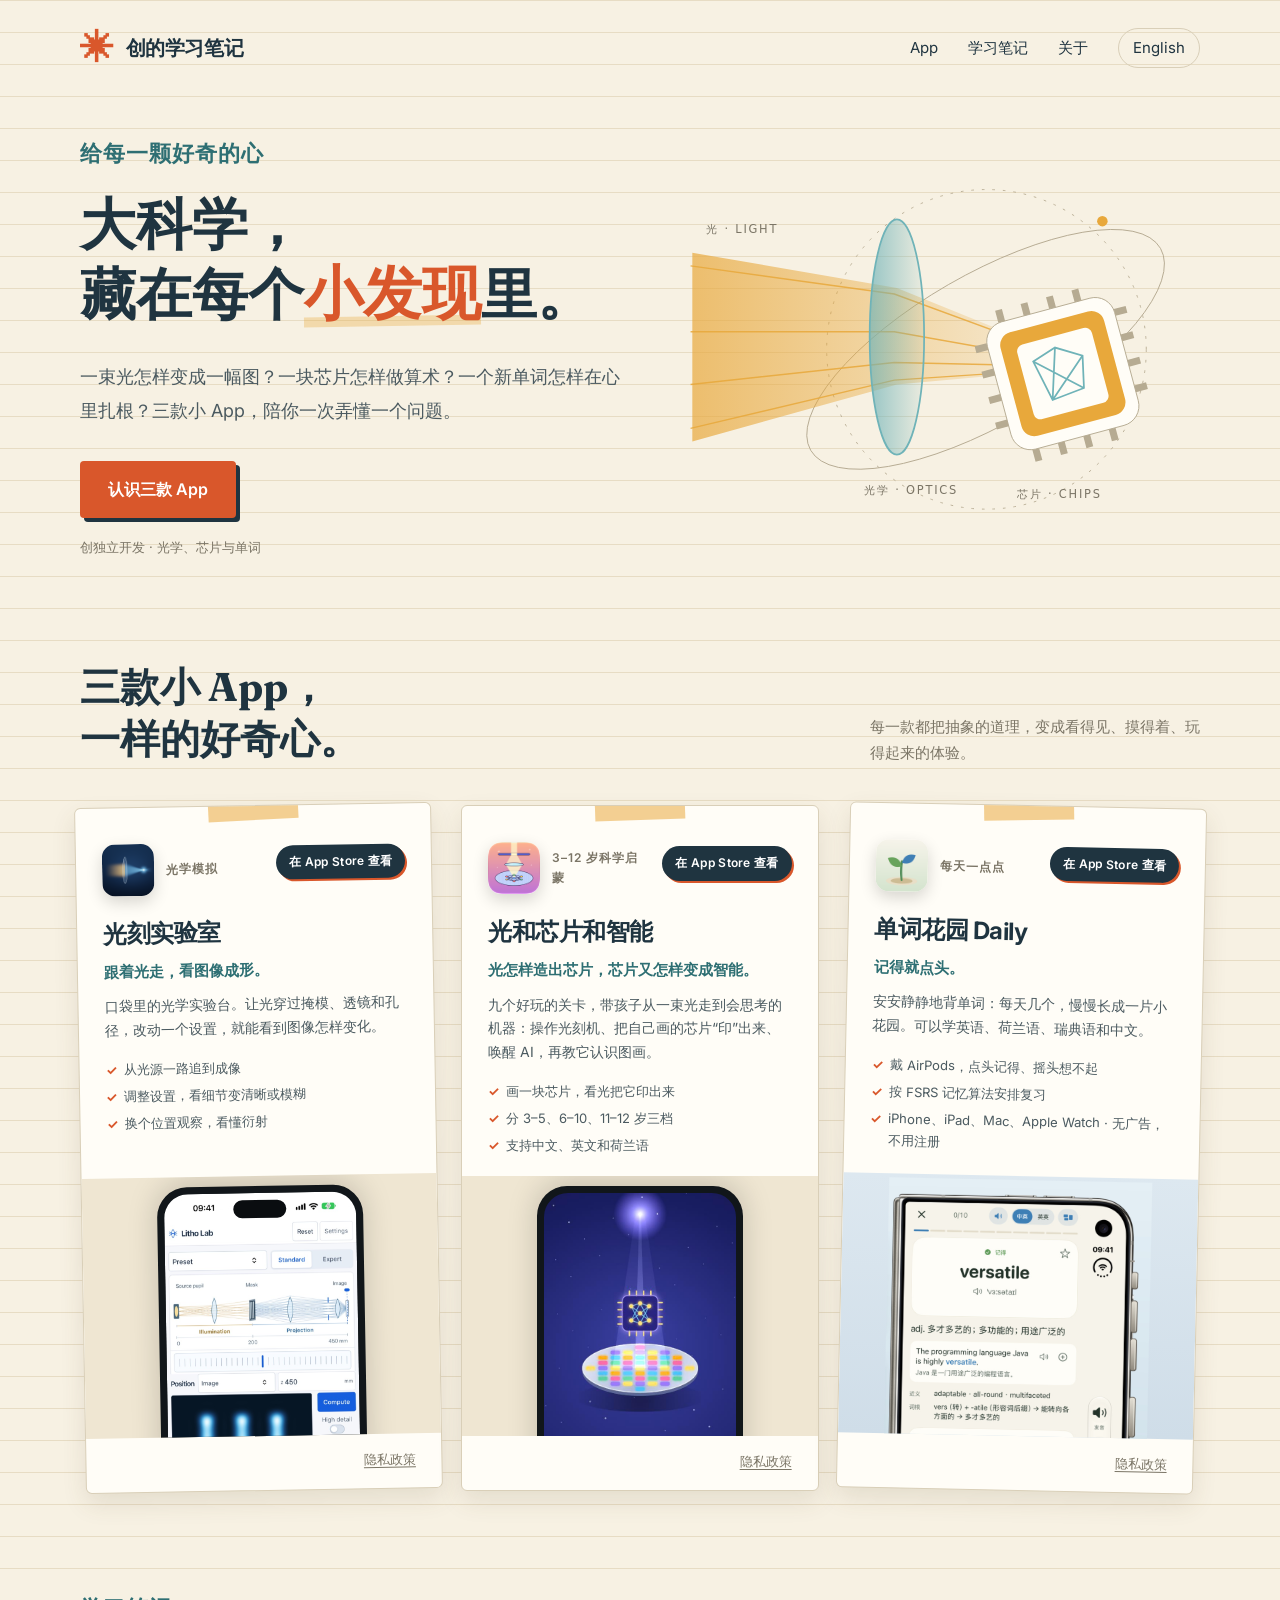
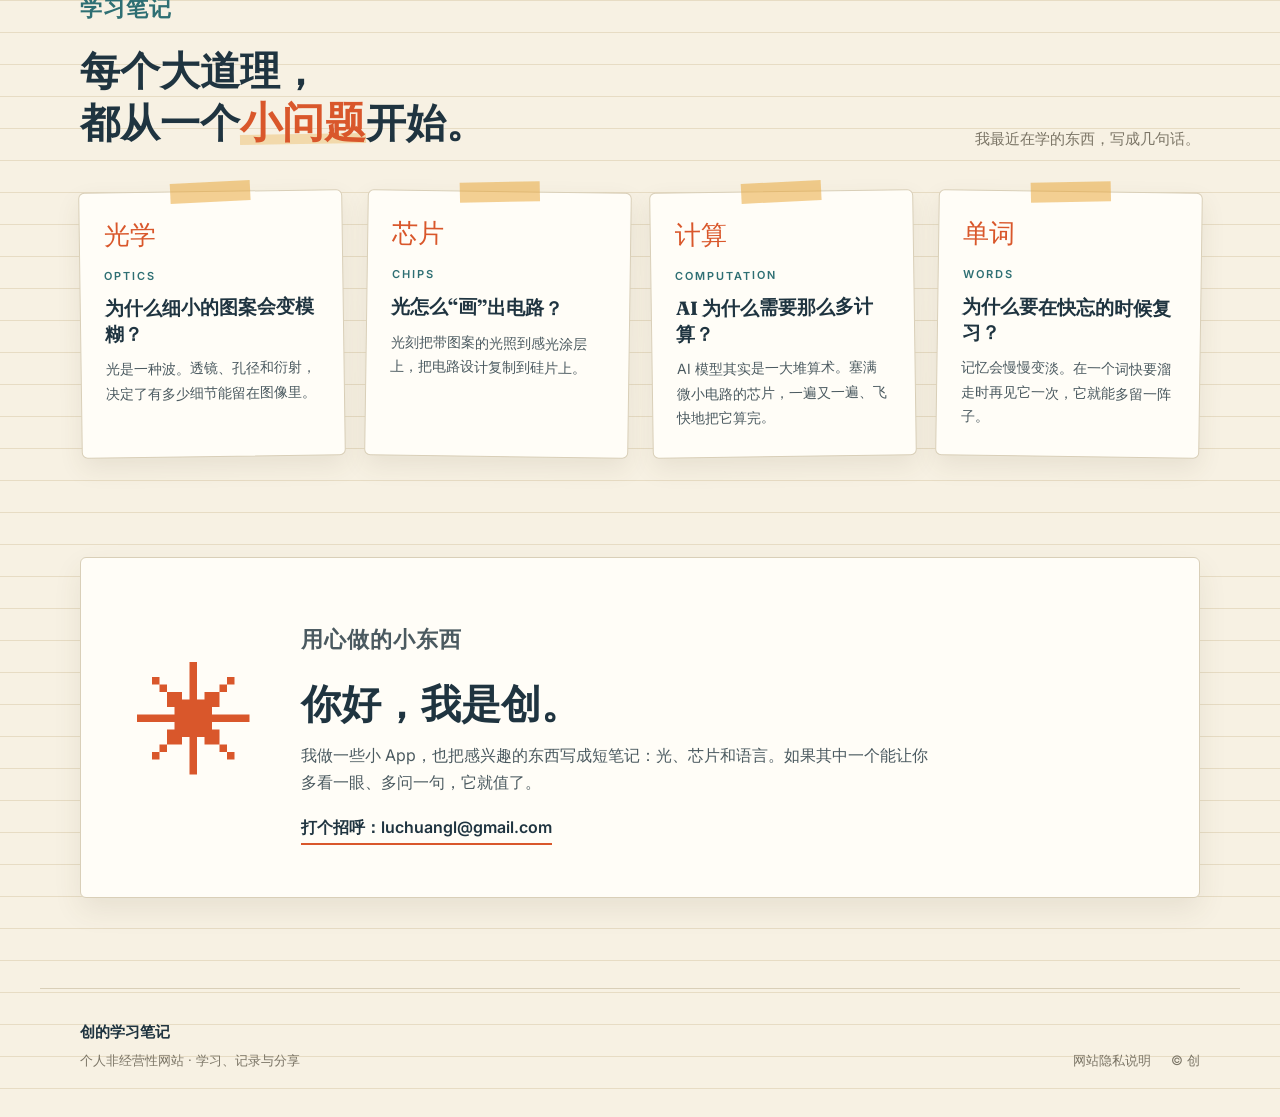
==== commit 49fb4658: "Homepage: App Store button at top-right of each app card Co-Authored-By: Claude Opus 5.5 <noreply@an" ====
--- a/index.html
+++ b/index.html
@@ -5,9 +5,9 @@
 <section class="wrap hero"><div><p class="eyebrow">给每一颗好奇的心</p><h1>大科学，<br>藏在每个<span class="hl">小发现</span>里。</h1><p class="intro">一束光怎样变成一幅图？一块芯片怎样做算术？一个新单词怎样在心里扎根？三款小 App，陪你一次弄懂一个问题。</p><a class="btn" href="#apps">认识三款 App</a><p class="note">创独立开发 · 光学、芯片与单词</p></div>
 <div class="art"><svg viewBox="0 0 600 470" role="img" aria-label="科学概念图：一束光穿过透镜，照亮芯片"><defs><linearGradient id="b"><stop style="stop-color:var(--beam)" stop-opacity=".7"/><stop offset="1" style="stop-color:var(--beam)" stop-opacity=".03"/></linearGradient><linearGradient id="l"><stop style="stop-color:var(--lens)" stop-opacity=".7"/><stop offset="1" style="stop-color:var(--lens)" stop-opacity=".08"/></linearGradient></defs><circle cx="357" cy="235" r="182" fill="none" style="stroke:var(--stroke)" stroke-dasharray="3 9"/><ellipse cx="356" cy="235" rx="230" ry="85" transform="rotate(-30 356 235)" fill="none" style="stroke:var(--stroke)"/><path class="beamp" d="M22 125L255 165L477 255L255 275L22 340Z" fill="url(#b)"/><g fill="none" style="stroke:var(--beam)" stroke-width="1.6" opacity=".85"><path d="M20 140L252 172L478 255M20 215L252 215L478 255M20 325L252 270L478 255M20 275L252 250L478 255"/></g><ellipse cx="255" cy="221" rx="31" ry="134" fill="url(#l)" style="stroke:var(--lens)" stroke-width="2"/><g transform="translate(385 199) rotate(-15 70 70)"><rect x="-14" y="-14" width="150" height="150" rx="23" style="fill:var(--card);stroke:var(--stroke)"/><g style="stroke:var(--stroke)" stroke-width="8"><path d="M9 -28V-14M39 -28V-14M69 -28V-14M99 -28V-14M9 136V150M39 136V150M69 136V150M99 136V150M-28 9H-14M-28 39H-14M-28 69H-14M-28 99H-14M136 9H150M136 39H150M136 69H150M136 99H150"/></g><rect width="122" height="122" rx="15" style="fill:var(--beam)"/><rect x="17" y="17" width="88" height="88" rx="8" style="fill:var(--card)"/><g style="stroke:var(--lens)" fill="none" stroke-width="2"><path d="M32 39L60 30L88 47L80 83L42 87Z M32 39L80 83M60 30L42 87M88 47L42 87"/></g></g><g style="fill:var(--muted)" font-family="system-ui,sans-serif" font-size="13" letter-spacing="2"><text x="38" y="102">光 · LIGHT</text><text x="218" y="400">光学 · OPTICS</text><text x="392" y="404">芯片 · CHIPS</text></g><circle cx="489" cy="89" r="6" style="fill:var(--beam)"/></svg></div></section>
 <section id="apps" class="wrap apps"><div class="sh"><h2>三款小 App，<br>一样的好奇心。</h2><p>每一款都把抽象的道理，变成看得见、摸得着、玩得起来的体验。</p></div><div class="grid">
-<article class="card"><div class="top"><div class="head"><img src="/assets/litho-icon.png" width="52" height="52" alt="光刻实验室图标">光学模拟</div><h3>光刻实验室</h3><p class="tag">跟着光走，看图像成形。</p><p class="d">口袋里的光学实验台。让光穿过掩模、透镜和孔径，改动一个设置，就能看到图像怎样变化。</p><ul class="mini"><li>从光源一路追到成像</li><li>调整设置，看细节变清晰或模糊</li><li>换个位置观察，看懂衍射</li></ul></div><div class="shot"><div class="ph-frame island"><img src="/assets/litho-screen.jpg" alt="光刻实验室界面：从光源到成像的光路" loading="lazy"></div></div><div class="foot"><a href="https://apps.apple.com/us/app/id6823376193">在 App Store 查看 →</a><a href="/litho-privacy.html">隐私政策</a></div></article>
-<article class="card"><div class="top"><div class="head"><img src="/assets/chips-icon.png" width="52" height="52" alt="光和芯片和智能图标">3–12 岁科学启蒙</div><h3>光和芯片和智能</h3><p class="tag">光怎样造出芯片，芯片又怎样变成智能。</p><p class="d">九个好玩的关卡，带孩子从一束光走到会思考的机器：操作光刻机、把自己画的芯片“印”出来、唤醒 AI，再教它认识图画。</p><ul class="mini"><li>画一块芯片，看光把它印出来</li><li>分 3–5、6–10、11–12 岁三档</li><li>支持中文、英文和荷兰语</li></ul></div><div class="shot"><div class="ph-frame"><img src="/assets/chips-glow.jpg" alt="光和芯片和智能开场画面：一束光照在芯片和发光的晶圆上" loading="lazy"></div></div><div class="foot"><a href="https://apps.apple.com/us/app/id6832295147">在 App Store 查看 →</a><a href="/light-chips-ai/privacy/">隐私政策</a></div></article>
-<article class="card"><div class="top"><div class="head"><img src="/assets/wg-icon.png" width="52" height="52" alt="单词花园 Daily 图标">每天一点点</div><h3>单词花园 Daily</h3><p class="tag">记得就点头。</p><p class="d">安安静静地背单词：每天几个，慢慢长成一片小花园。可以学英语、荷兰语、瑞典语和中文。</p><ul class="mini"><li>戴 AirPods，点头记得、摇头想不起</li><li>按 FSRS 记忆算法安排复习</li><li>iPhone、iPad、Mac、Apple Watch · 无广告，不用注册</li></ul></div><div class="shot duo"><img src="/assets/wg-duo-zh.jpg" alt="单词花园 Daily 在 iPhone Duo 外屏上的学习卡片" loading="lazy"></div><div class="foot"><a href="https://apps.apple.com/us/app/id6821732641">在 App Store 查看 →</a><a href="https://wordgarden.nl/privacy.html">隐私政策</a></div></article>
+<article class="card"><div class="top"><div class="head"><img src="/assets/litho-icon.png" width="52" height="52" alt="光刻实验室图标"><span class="kick">光学模拟</span><a class="get" href="https://apps.apple.com/us/app/id6823376193">在 App Store 查看</a></div><h3>光刻实验室</h3><p class="tag">跟着光走，看图像成形。</p><p class="d">口袋里的光学实验台。让光穿过掩模、透镜和孔径，改动一个设置，就能看到图像怎样变化。</p><ul class="mini"><li>从光源一路追到成像</li><li>调整设置，看细节变清晰或模糊</li><li>换个位置观察，看懂衍射</li></ul></div><div class="shot"><div class="ph-frame island"><img src="/assets/litho-screen.jpg" alt="光刻实验室界面：从光源到成像的光路" loading="lazy"></div></div><div class="foot"><a href="/litho-privacy.html">隐私政策</a></div></article>
+<article class="card"><div class="top"><div class="head"><img src="/assets/chips-icon.png" width="52" height="52" alt="光和芯片和智能图标"><span class="kick">3–12 岁科学启蒙</span><a class="get" href="https://apps.apple.com/us/app/id6832295147">在 App Store 查看</a></div><h3>光和芯片和智能</h3><p class="tag">光怎样造出芯片，芯片又怎样变成智能。</p><p class="d">九个好玩的关卡，带孩子从一束光走到会思考的机器：操作光刻机、把自己画的芯片“印”出来、唤醒 AI，再教它认识图画。</p><ul class="mini"><li>画一块芯片，看光把它印出来</li><li>分 3–5、6–10、11–12 岁三档</li><li>支持中文、英文和荷兰语</li></ul></div><div class="shot"><div class="ph-frame"><img src="/assets/chips-glow.jpg" alt="光和芯片和智能开场画面：一束光照在芯片和发光的晶圆上" loading="lazy"></div></div><div class="foot"><a href="/light-chips-ai/privacy/">隐私政策</a></div></article>
+<article class="card"><div class="top"><div class="head"><img src="/assets/wg-icon.png" width="52" height="52" alt="单词花园 Daily 图标"><span class="kick">每天一点点</span><a class="get" href="https://apps.apple.com/us/app/id6821732641">在 App Store 查看</a></div><h3>单词花园 Daily</h3><p class="tag">记得就点头。</p><p class="d">安安静静地背单词：每天几个，慢慢长成一片小花园。可以学英语、荷兰语、瑞典语和中文。</p><ul class="mini"><li>戴 AirPods，点头记得、摇头想不起</li><li>按 FSRS 记忆算法安排复习</li><li>iPhone、iPad、Mac、Apple Watch · 无广告，不用注册</li></ul></div><div class="shot duo"><img src="/assets/wg-duo-zh.jpg" alt="单词花园 Daily 在 iPhone Duo 外屏上的学习卡片" loading="lazy"></div><div class="foot"><a href="https://wordgarden.nl/privacy.html">隐私政策</a></div></article>
 </div></section>
 <section id="notes" class="wrap notes"><div class="sh"><div><p class="eyebrow">学习笔记</p><h2>每个大道理，<br>都从一个<span class="hl">小问题</span>开始。</h2></div><p>我最近在学的东西，写成几句话。</p></div><div class="ngrid"><article class="ncard"><div class="ic">光学</div><small>OPTICS</small><h3>为什么细小的图案会变模糊？</h3><p>光是一种波。透镜、孔径和衍射，决定了有多少细节能留在图像里。</p></article><article class="ncard"><div class="ic">芯片</div><small>CHIPS</small><h3>光怎么“画”出电路？</h3><p>光刻把带图案的光照到感光涂层上，把电路设计复制到硅片上。</p></article><article class="ncard"><div class="ic">计算</div><small>COMPUTATION</small><h3>AI 为什么需要那么多计算？</h3><p>AI 模型其实是一大堆算术。塞满微小电路的芯片，一遍又一遍、飞快地把它算完。</p></article><article class="ncard"><div class="ic">单词</div><small>WORDS</small><h3>为什么要在快忘的时候复习？</h3><p>记忆会慢慢变淡。在一个词快要溜走时再见它一次，它就能多留一阵子。</p></article></div></section>
 <section id="about" class="wrap"><div class="about"><span class="big" aria-hidden="true">✳</span><div><p class="eyebrow">用心做的小东西</p><h2>你好，我是创。</h2><p>我做一些小 App，也把感兴趣的东西写成短笔记：光、芯片和语言。如果其中一个能让你多看一眼、多问一句，它就值了。</p><a class="mail" href="mailto:luchuangl@gmail.com">打个招呼：luchuangl@gmail.com</a></div></div></section>
--- a/home.css
+++ b/home.css
@@ -34,7 +34,8 @@
 .ph-frame{position:relative;width:58%;background:#11161a;padding:7px 7px 0;border-radius:30px 30px 0 0;box-shadow:0 -4px 30px rgba(0,0,0,.18);overflow:hidden;align-self:flex-start}.ph-frame img{width:100%;border-radius:24px 24px 0 0}
 .ph-frame.island:after{content:"";position:absolute;top:14px;left:50%;transform:translateX(-50%);width:26%;height:18px;border-radius:999px;background:#0a0d10}
 .shot.duo{padding-top:4px;background:linear-gradient(180deg,#dde8f0,#cfdde8)}.shot.duo img{width:74%;object-fit:cover;object-position:top;align-self:flex-start}
-.foot{padding:16px 26px 20px;display:flex;justify-content:space-between;align-items:center;gap:12px;font-size:13px;font-weight:600;color:var(--accent2)}.foot a:hover{text-decoration:underline}.foot a+a{font-weight:500;color:var(--muted);text-decoration:underline;text-underline-offset:3px}
+.kick{flex:1;min-width:0}.get{flex:none;white-space:nowrap;align-self:flex-start;margin-top:4px;padding:7px 13px;border-radius:999px;background:var(--ink);color:#fff;font-size:12px;letter-spacing:.3px;font-weight:600;box-shadow:2px 2px 0 var(--accent);transition:transform .15s}.get:hover{transform:translate(-1px,-1px)}
+.foot{padding:14px 26px 18px;display:flex;justify-content:flex-end;font-size:13px}.foot a{color:var(--muted);text-decoration:underline;text-underline-offset:3px}.foot a:hover{color:var(--accent)}
 .notes{padding-bottom:100px}.ngrid{display:grid;grid-template-columns:repeat(4,1fr);gap:22px}
 .ncard{position:relative;background:var(--card);border:1px solid var(--line);border-radius:6px;padding:30px 24px 26px;box-shadow:0 10px 24px #5a4a2a18}
 .ncard:nth-child(odd){transform:rotate(-.8deg)}.ncard:nth-child(even){transform:rotate(.8deg)}
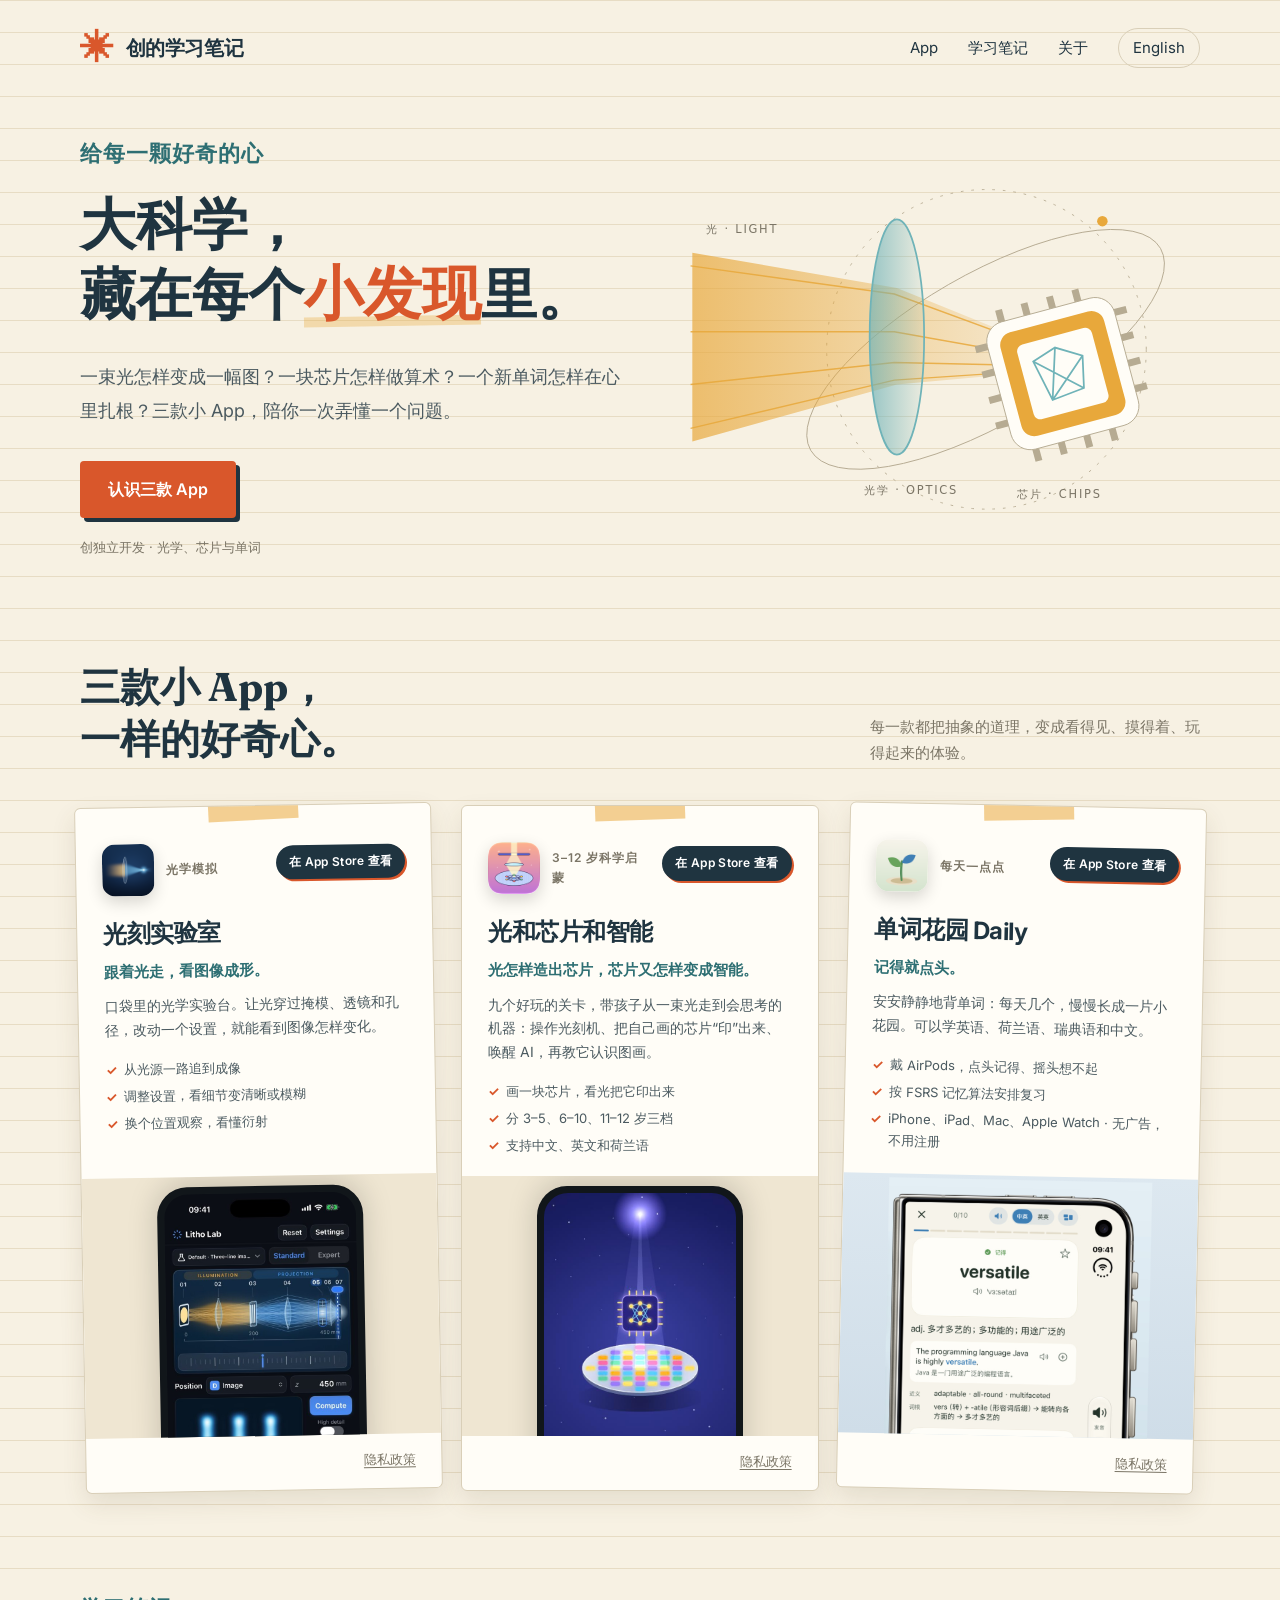
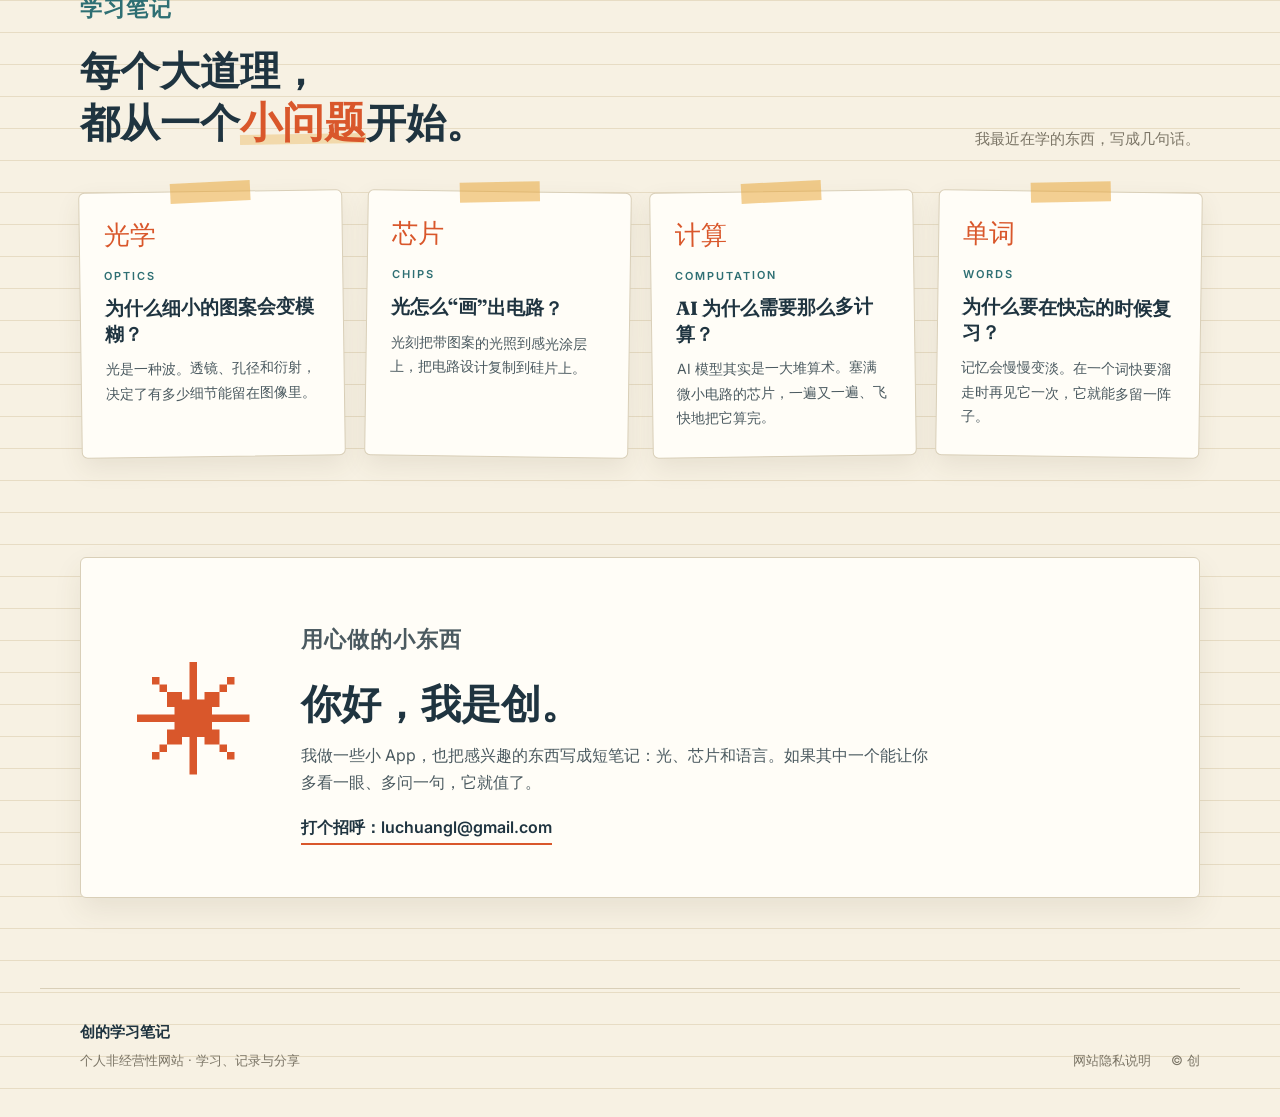
==== commit 17599179: "Home: Litho Lab card uses night-theme screenshot Co-Authored-By: Claude Opus 5.5 <noreply@anthropic." ====
--- a/index.html
+++ b/index.html
@@ -5,7 +5,7 @@
 <section class="wrap hero"><div><p class="eyebrow">给每一颗好奇的心</p><h1>大科学，<br>藏在每个<span class="hl">小发现</span>里。</h1><p class="intro">一束光怎样变成一幅图？一块芯片怎样做算术？一个新单词怎样在心里扎根？三款小 App，陪你一次弄懂一个问题。</p><a class="btn" href="#apps">认识三款 App</a><p class="note">创独立开发 · 光学、芯片与单词</p></div>
 <div class="art"><svg viewBox="0 0 600 470" role="img" aria-label="科学概念图：一束光穿过透镜，照亮芯片"><defs><linearGradient id="b"><stop style="stop-color:var(--beam)" stop-opacity=".7"/><stop offset="1" style="stop-color:var(--beam)" stop-opacity=".03"/></linearGradient><linearGradient id="l"><stop style="stop-color:var(--lens)" stop-opacity=".7"/><stop offset="1" style="stop-color:var(--lens)" stop-opacity=".08"/></linearGradient></defs><circle cx="357" cy="235" r="182" fill="none" style="stroke:var(--stroke)" stroke-dasharray="3 9"/><ellipse cx="356" cy="235" rx="230" ry="85" transform="rotate(-30 356 235)" fill="none" style="stroke:var(--stroke)"/><path class="beamp" d="M22 125L255 165L477 255L255 275L22 340Z" fill="url(#b)"/><g fill="none" style="stroke:var(--beam)" stroke-width="1.6" opacity=".85"><path d="M20 140L252 172L478 255M20 215L252 215L478 255M20 325L252 270L478 255M20 275L252 250L478 255"/></g><ellipse cx="255" cy="221" rx="31" ry="134" fill="url(#l)" style="stroke:var(--lens)" stroke-width="2"/><g transform="translate(385 199) rotate(-15 70 70)"><rect x="-14" y="-14" width="150" height="150" rx="23" style="fill:var(--card);stroke:var(--stroke)"/><g style="stroke:var(--stroke)" stroke-width="8"><path d="M9 -28V-14M39 -28V-14M69 -28V-14M99 -28V-14M9 136V150M39 136V150M69 136V150M99 136V150M-28 9H-14M-28 39H-14M-28 69H-14M-28 99H-14M136 9H150M136 39H150M136 69H150M136 99H150"/></g><rect width="122" height="122" rx="15" style="fill:var(--beam)"/><rect x="17" y="17" width="88" height="88" rx="8" style="fill:var(--card)"/><g style="stroke:var(--lens)" fill="none" stroke-width="2"><path d="M32 39L60 30L88 47L80 83L42 87Z M32 39L80 83M60 30L42 87M88 47L42 87"/></g></g><g style="fill:var(--muted)" font-family="system-ui,sans-serif" font-size="13" letter-spacing="2"><text x="38" y="102">光 · LIGHT</text><text x="218" y="400">光学 · OPTICS</text><text x="392" y="404">芯片 · CHIPS</text></g><circle cx="489" cy="89" r="6" style="fill:var(--beam)"/></svg></div></section>
 <section id="apps" class="wrap apps"><div class="sh"><h2>三款小 App，<br>一样的好奇心。</h2><p>每一款都把抽象的道理，变成看得见、摸得着、玩得起来的体验。</p></div><div class="grid">
-<article class="card"><div class="top"><div class="head"><img src="/assets/litho-icon.png" width="52" height="52" alt="光刻实验室图标"><span class="kick">光学模拟</span><a class="get" href="https://apps.apple.com/us/app/id6823376193">在 App Store 查看</a></div><h3>光刻实验室</h3><p class="tag">跟着光走，看图像成形。</p><p class="d">口袋里的光学实验台。让光穿过掩模、透镜和孔径，改动一个设置，就能看到图像怎样变化。</p><ul class="mini"><li>从光源一路追到成像</li><li>调整设置，看细节变清晰或模糊</li><li>换个位置观察，看懂衍射</li></ul></div><div class="shot"><div class="ph-frame island"><img src="/assets/litho-screen.jpg" alt="光刻实验室界面：从光源到成像的光路" loading="lazy"></div></div><div class="foot"><a href="/litho-privacy.html">隐私政策</a></div></article>
+<article class="card"><div class="top"><div class="head"><img src="/assets/litho-icon.png" width="52" height="52" alt="光刻实验室图标"><span class="kick">光学模拟</span><a class="get" href="https://apps.apple.com/us/app/id6823376193">在 App Store 查看</a></div><h3>光刻实验室</h3><p class="tag">跟着光走，看图像成形。</p><p class="d">口袋里的光学实验台。让光穿过掩模、透镜和孔径，改动一个设置，就能看到图像怎样变化。</p><ul class="mini"><li>从光源一路追到成像</li><li>调整设置，看细节变清晰或模糊</li><li>换个位置观察，看懂衍射</li></ul></div><div class="shot"><div class="ph-frame"><img src="/assets/litho-night.jpg" alt="光刻实验室界面：从光源到成像的光路" loading="lazy"></div></div><div class="foot"><a href="/litho-privacy.html">隐私政策</a></div></article>
 <article class="card"><div class="top"><div class="head"><img src="/assets/chips-icon.png" width="52" height="52" alt="光和芯片和智能图标"><span class="kick">3–12 岁科学启蒙</span><a class="get" href="https://apps.apple.com/us/app/id6832295147">在 App Store 查看</a></div><h3>光和芯片和智能</h3><p class="tag">光怎样造出芯片，芯片又怎样变成智能。</p><p class="d">九个好玩的关卡，带孩子从一束光走到会思考的机器：操作光刻机、把自己画的芯片“印”出来、唤醒 AI，再教它认识图画。</p><ul class="mini"><li>画一块芯片，看光把它印出来</li><li>分 3–5、6–10、11–12 岁三档</li><li>支持中文、英文和荷兰语</li></ul></div><div class="shot"><div class="ph-frame"><img src="/assets/chips-glow.jpg" alt="光和芯片和智能开场画面：一束光照在芯片和发光的晶圆上" loading="lazy"></div></div><div class="foot"><a href="/light-chips-ai/privacy/">隐私政策</a></div></article>
 <article class="card"><div class="top"><div class="head"><img src="/assets/wg-icon.png" width="52" height="52" alt="单词花园 Daily 图标"><span class="kick">每天一点点</span><a class="get" href="https://apps.apple.com/us/app/id6821732641">在 App Store 查看</a></div><h3>单词花园 Daily</h3><p class="tag">记得就点头。</p><p class="d">安安静静地背单词：每天几个，慢慢长成一片小花园。可以学英语、荷兰语、瑞典语和中文。</p><ul class="mini"><li>戴 AirPods，点头记得、摇头想不起</li><li>按 FSRS 记忆算法安排复习</li><li>iPhone、iPad、Mac、Apple Watch · 无广告，不用注册</li></ul></div><div class="shot duo"><img src="/assets/wg-duo-zh.jpg" alt="单词花园 Daily 在 iPhone Duo 外屏上的学习卡片" loading="lazy"></div><div class="foot"><a href="https://wordgarden.nl/privacy.html">隐私政策</a></div></article>
 </div></section>
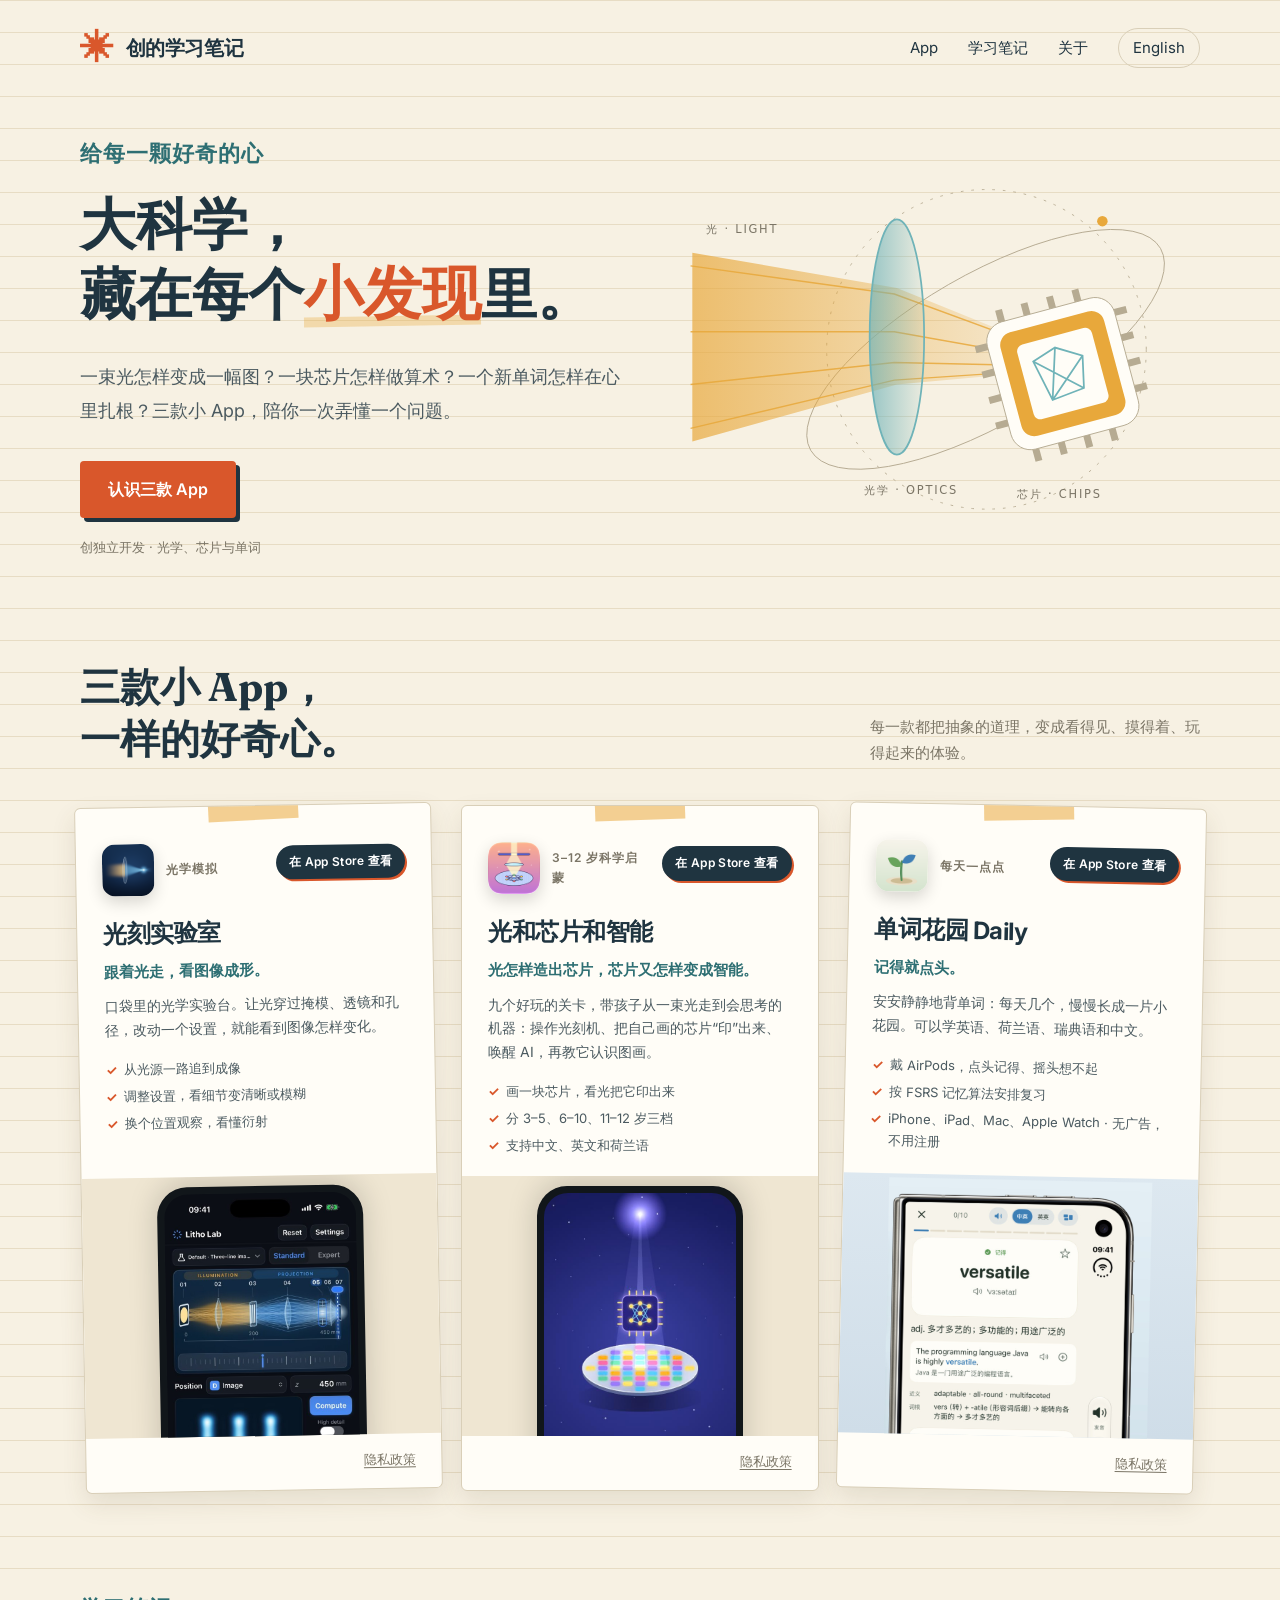
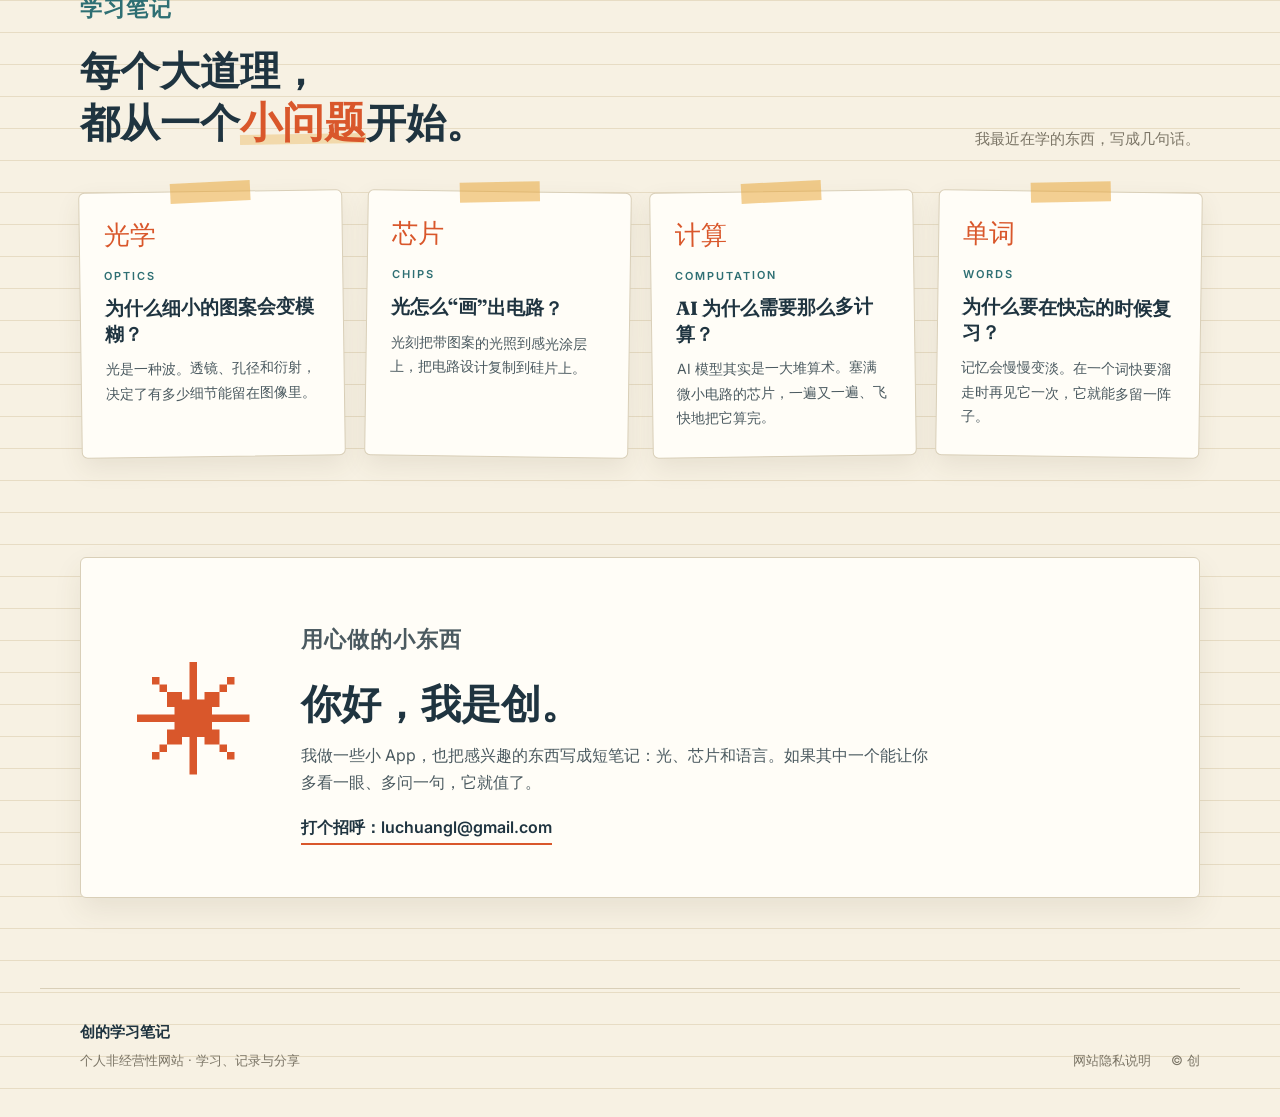
==== commit 4235753a: "Home: Word Garden Duo side buttons match Apple's official dimensions Co-Authored-By: Claude Opus 5.5" ====
--- a/index.html
+++ b/index.html
@@ -7,7 +7,7 @@
 <section id="apps" class="wrap apps"><div class="sh"><h2>三款小 App，<br>一样的好奇心。</h2><p>每一款都把抽象的道理，变成看得见、摸得着、玩得起来的体验。</p></div><div class="grid">
 <article class="card"><div class="top"><div class="head"><img src="/assets/litho-icon.png" width="52" height="52" alt="光刻实验室图标"><span class="kick">光学模拟</span><a class="get" href="https://apps.apple.com/us/app/id6823376193">在 App Store 查看</a></div><h3>光刻实验室</h3><p class="tag">跟着光走，看图像成形。</p><p class="d">口袋里的光学实验台。让光穿过掩模、透镜和孔径，改动一个设置，就能看到图像怎样变化。</p><ul class="mini"><li>从光源一路追到成像</li><li>调整设置，看细节变清晰或模糊</li><li>换个位置观察，看懂衍射</li></ul></div><div class="shot"><div class="ph-frame"><img src="/assets/litho-night.jpg" alt="光刻实验室界面：从光源到成像的光路" loading="lazy"></div></div><div class="foot"><a href="/litho-privacy.html">隐私政策</a></div></article>
 <article class="card"><div class="top"><div class="head"><img src="/assets/chips-icon.png" width="52" height="52" alt="光和芯片和智能图标"><span class="kick">3–12 岁科学启蒙</span><a class="get" href="https://apps.apple.com/us/app/id6832295147">在 App Store 查看</a></div><h3>光和芯片和智能</h3><p class="tag">光怎样造出芯片，芯片又怎样变成智能。</p><p class="d">九个好玩的关卡，带孩子从一束光走到会思考的机器：操作光刻机、把自己画的芯片“印”出来、唤醒 AI，再教它认识图画。</p><ul class="mini"><li>画一块芯片，看光把它印出来</li><li>分 3–5、6–10、11–12 岁三档</li><li>支持中文、英文和荷兰语</li></ul></div><div class="shot"><div class="ph-frame"><img src="/assets/chips-glow.jpg" alt="光和芯片和智能开场画面：一束光照在芯片和发光的晶圆上" loading="lazy"></div></div><div class="foot"><a href="/light-chips-ai/privacy/">隐私政策</a></div></article>
-<article class="card"><div class="top"><div class="head"><img src="/assets/wg-icon.png" width="52" height="52" alt="单词花园 Daily 图标"><span class="kick">每天一点点</span><a class="get" href="https://apps.apple.com/us/app/id6821732641">在 App Store 查看</a></div><h3>单词花园 Daily</h3><p class="tag">记得就点头。</p><p class="d">安安静静地背单词：每天几个，慢慢长成一片小花园。可以学英语、荷兰语、瑞典语和中文。</p><ul class="mini"><li>戴 AirPods，点头记得、摇头想不起</li><li>按 FSRS 记忆算法安排复习</li><li>iPhone、iPad、Mac、Apple Watch · 无广告，不用注册</li></ul></div><div class="shot duo"><img src="/assets/wg-duo-zh.jpg" alt="单词花园 Daily 在 iPhone Duo 外屏上的学习卡片" loading="lazy"></div><div class="foot"><a href="https://wordgarden.nl/privacy.html">隐私政策</a></div></article>
+<article class="card"><div class="top"><div class="head"><img src="/assets/wg-icon.png" width="52" height="52" alt="单词花园 Daily 图标"><span class="kick">每天一点点</span><a class="get" href="https://apps.apple.com/us/app/id6821732641">在 App Store 查看</a></div><h3>单词花园 Daily</h3><p class="tag">记得就点头。</p><p class="d">安安静静地背单词：每天几个，慢慢长成一片小花园。可以学英语、荷兰语、瑞典语和中文。</p><ul class="mini"><li>戴 AirPods，点头记得、摇头想不起</li><li>按 FSRS 记忆算法安排复习</li><li>iPhone、iPad、Mac、Apple Watch · 无广告，不用注册</li></ul></div><div class="shot duo"><img src="/assets/wg-duo2-zh.jpg" alt="单词花园 Daily 在 iPhone Duo 外屏上的学习卡片" loading="lazy"></div><div class="foot"><a href="https://wordgarden.nl/privacy.html">隐私政策</a></div></article>
 </div></section>
 <section id="notes" class="wrap notes"><div class="sh"><div><p class="eyebrow">学习笔记</p><h2>每个大道理，<br>都从一个<span class="hl">小问题</span>开始。</h2></div><p>我最近在学的东西，写成几句话。</p></div><div class="ngrid"><article class="ncard"><div class="ic">光学</div><small>OPTICS</small><h3>为什么细小的图案会变模糊？</h3><p>光是一种波。透镜、孔径和衍射，决定了有多少细节能留在图像里。</p></article><article class="ncard"><div class="ic">芯片</div><small>CHIPS</small><h3>光怎么“画”出电路？</h3><p>光刻把带图案的光照到感光涂层上，把电路设计复制到硅片上。</p></article><article class="ncard"><div class="ic">计算</div><small>COMPUTATION</small><h3>AI 为什么需要那么多计算？</h3><p>AI 模型其实是一大堆算术。塞满微小电路的芯片，一遍又一遍、飞快地把它算完。</p></article><article class="ncard"><div class="ic">单词</div><small>WORDS</small><h3>为什么要在快忘的时候复习？</h3><p>记忆会慢慢变淡。在一个词快要溜走时再见它一次，它就能多留一阵子。</p></article></div></section>
 <section id="about" class="wrap"><div class="about"><span class="big" aria-hidden="true">✳</span><div><p class="eyebrow">用心做的小东西</p><h2>你好，我是创。</h2><p>我做一些小 App，也把感兴趣的东西写成短笔记：光、芯片和语言。如果其中一个能让你多看一眼、多问一句，它就值了。</p><a class="mail" href="mailto:luchuangl@gmail.com">打个招呼：luchuangl@gmail.com</a></div></div></section>
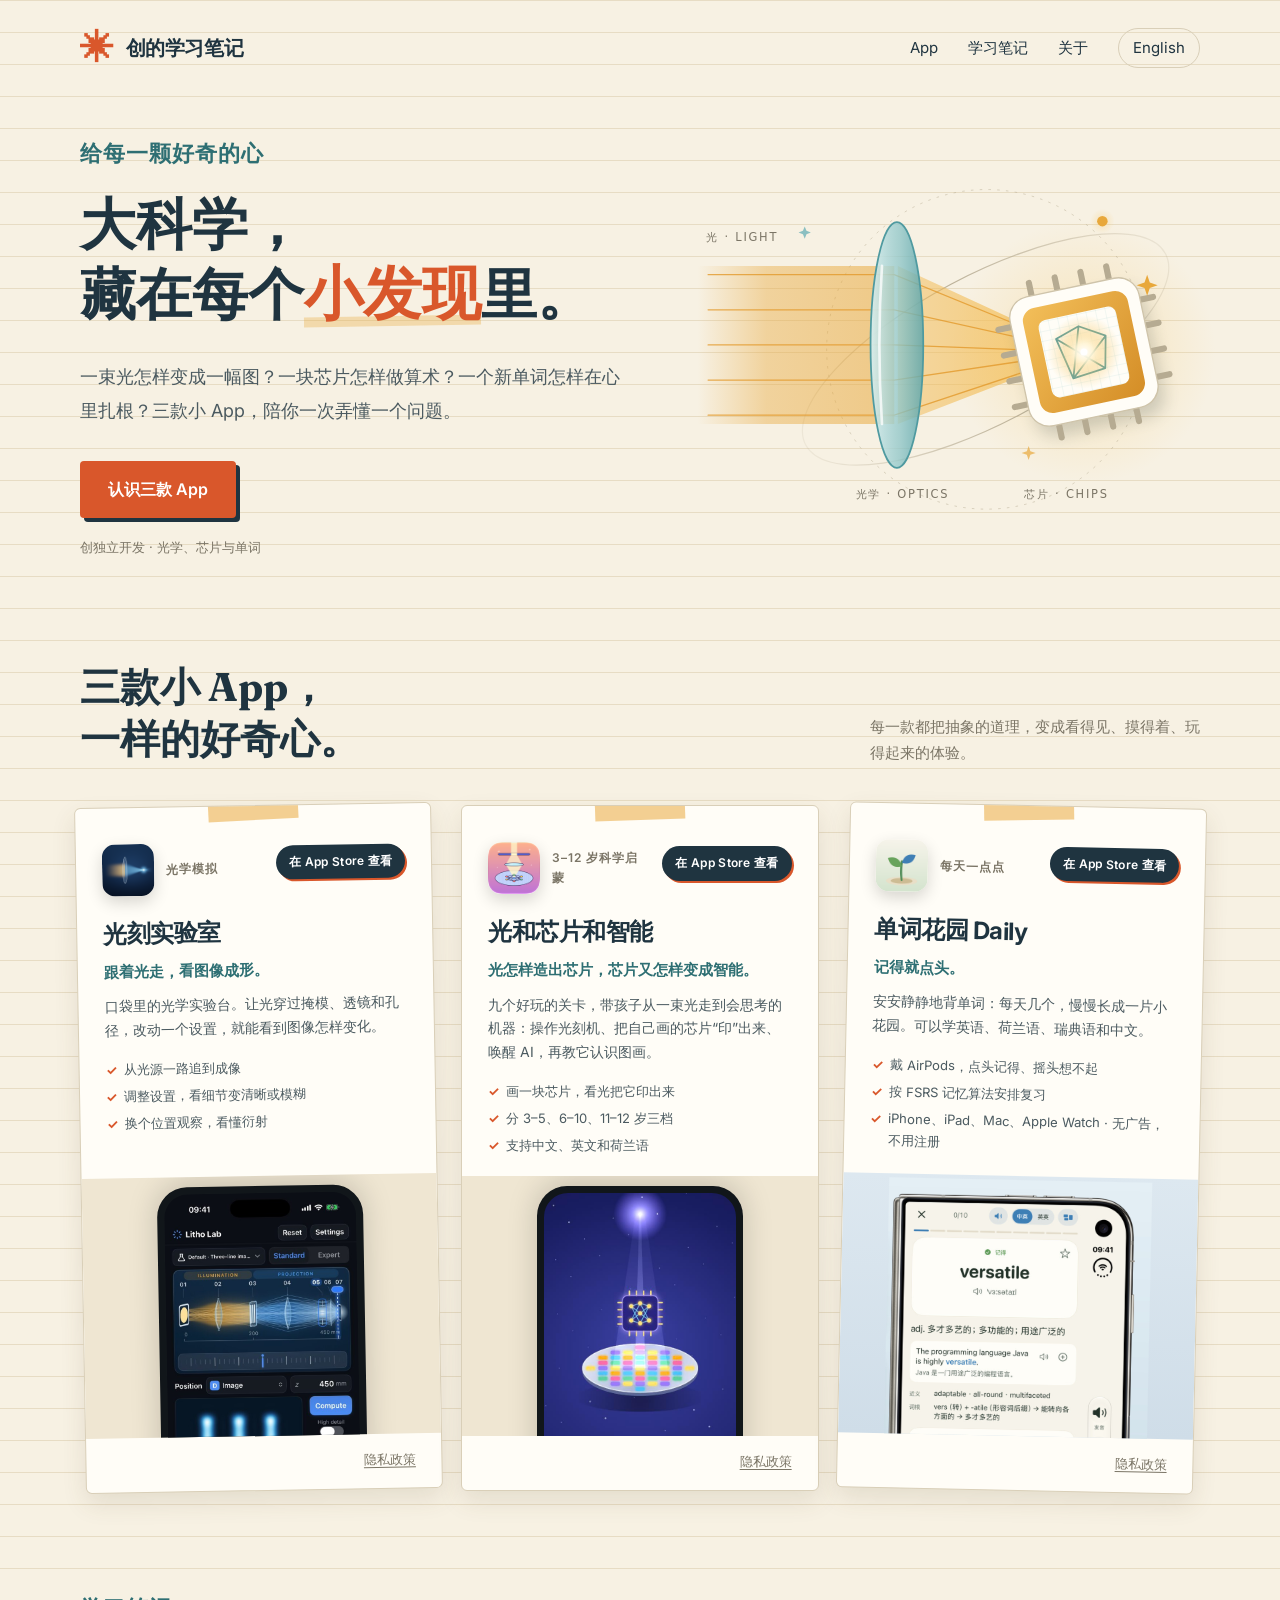
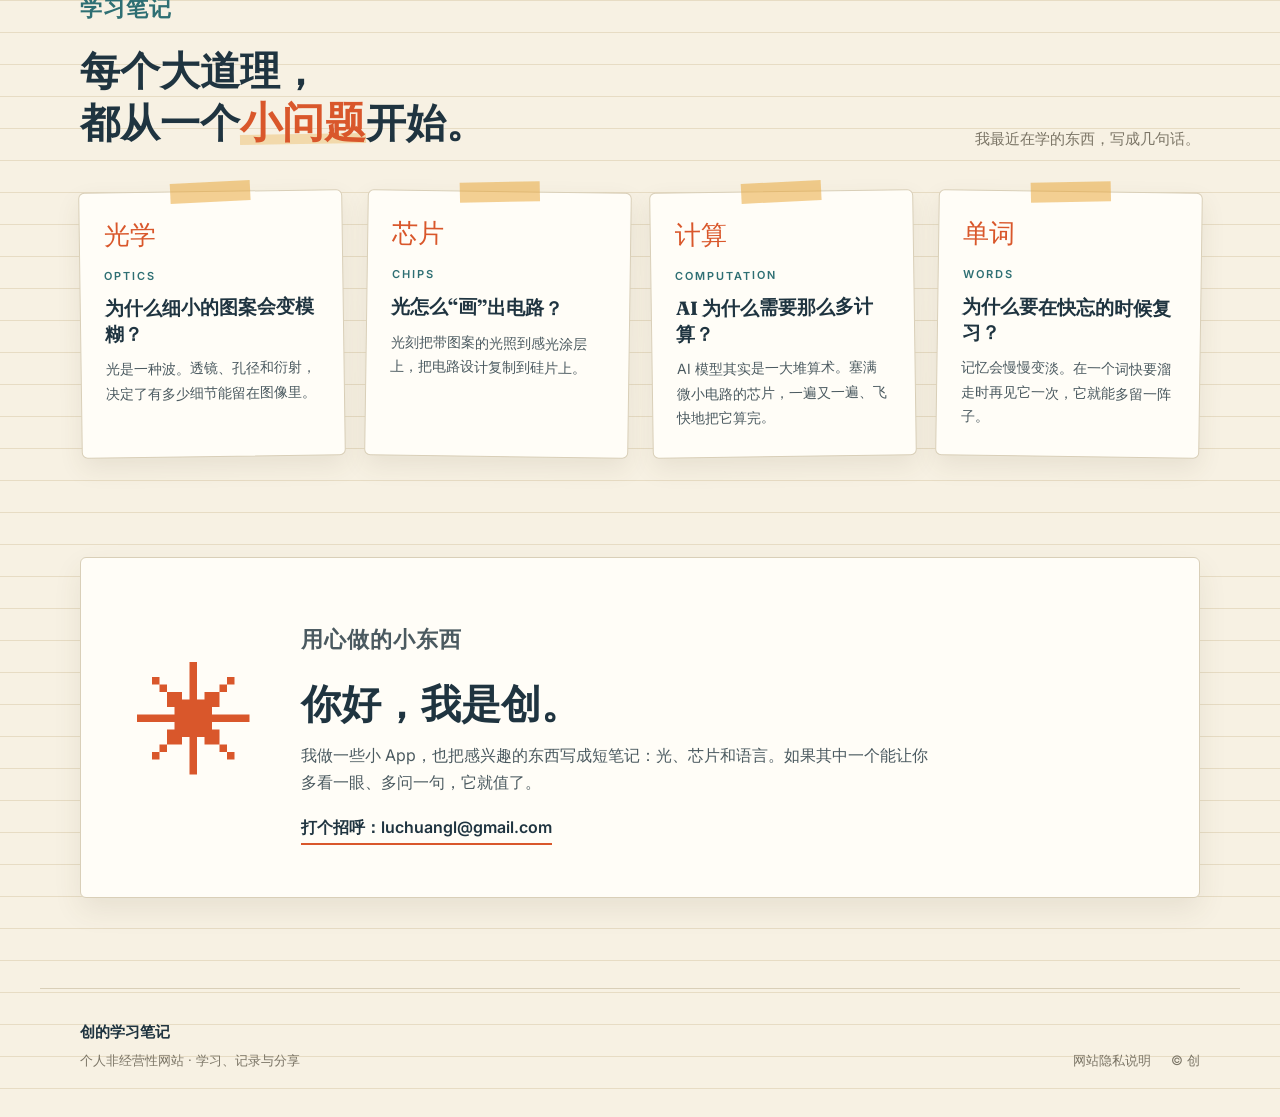
==== commit 754d3bbb: "Home: refined hero illustration (lens focuses light onto chip) Co-Authored-By: Claude Opus 5.5 <nore" ====
--- a/index.html
+++ b/index.html
@@ -3,7 +3,7 @@
 <body><header class="wrap nav"><a class="brand" href="/" aria-label="创的学习笔记首页"><span class="mark" aria-hidden="true">✳</span>创的学习笔记</a><nav aria-label="主导航"><a href="#apps">App</a><a href="#notes">学习笔记</a><a href="#about">关于</a><a class="lang" href="/en/" lang="en" hreflang="en" aria-label="Switch to English">English</a></nav></header>
 <main>
 <section class="wrap hero"><div><p class="eyebrow">给每一颗好奇的心</p><h1>大科学，<br>藏在每个<span class="hl">小发现</span>里。</h1><p class="intro">一束光怎样变成一幅图？一块芯片怎样做算术？一个新单词怎样在心里扎根？三款小 App，陪你一次弄懂一个问题。</p><a class="btn" href="#apps">认识三款 App</a><p class="note">创独立开发 · 光学、芯片与单词</p></div>
-<div class="art"><svg viewBox="0 0 600 470" role="img" aria-label="科学概念图：一束光穿过透镜，照亮芯片"><defs><linearGradient id="b"><stop style="stop-color:var(--beam)" stop-opacity=".7"/><stop offset="1" style="stop-color:var(--beam)" stop-opacity=".03"/></linearGradient><linearGradient id="l"><stop style="stop-color:var(--lens)" stop-opacity=".7"/><stop offset="1" style="stop-color:var(--lens)" stop-opacity=".08"/></linearGradient></defs><circle cx="357" cy="235" r="182" fill="none" style="stroke:var(--stroke)" stroke-dasharray="3 9"/><ellipse cx="356" cy="235" rx="230" ry="85" transform="rotate(-30 356 235)" fill="none" style="stroke:var(--stroke)"/><path class="beamp" d="M22 125L255 165L477 255L255 275L22 340Z" fill="url(#b)"/><g fill="none" style="stroke:var(--beam)" stroke-width="1.6" opacity=".85"><path d="M20 140L252 172L478 255M20 215L252 215L478 255M20 325L252 270L478 255M20 275L252 250L478 255"/></g><ellipse cx="255" cy="221" rx="31" ry="134" fill="url(#l)" style="stroke:var(--lens)" stroke-width="2"/><g transform="translate(385 199) rotate(-15 70 70)"><rect x="-14" y="-14" width="150" height="150" rx="23" style="fill:var(--card);stroke:var(--stroke)"/><g style="stroke:var(--stroke)" stroke-width="8"><path d="M9 -28V-14M39 -28V-14M69 -28V-14M99 -28V-14M9 136V150M39 136V150M69 136V150M99 136V150M-28 9H-14M-28 39H-14M-28 69H-14M-28 99H-14M136 9H150M136 39H150M136 69H150M136 99H150"/></g><rect width="122" height="122" rx="15" style="fill:var(--beam)"/><rect x="17" y="17" width="88" height="88" rx="8" style="fill:var(--card)"/><g style="stroke:var(--lens)" fill="none" stroke-width="2"><path d="M32 39L60 30L88 47L80 83L42 87Z M32 39L80 83M60 30L42 87M88 47L42 87"/></g></g><g style="fill:var(--muted)" font-family="system-ui,sans-serif" font-size="13" letter-spacing="2"><text x="38" y="102">光 · LIGHT</text><text x="218" y="400">光学 · OPTICS</text><text x="392" y="404">芯片 · CHIPS</text></g><circle cx="489" cy="89" r="6" style="fill:var(--beam)"/></svg></div></section>
+<div class="art"><svg viewBox="0 0 600 470" role="img" aria-label="科学概念图：一束光穿过透镜，照亮芯片"><defs><linearGradient id="hin" x1="0" x2="1"><stop offset="0" stop-color="#e8a83b" stop-opacity="0"/><stop offset=".35" stop-color="#e8a83b" stop-opacity=".42"/><stop offset="1" stop-color="#e8a83b" stop-opacity=".55"/></linearGradient><linearGradient id="hout" x1="0" x2="1"><stop offset="0" stop-color="#f0b54a" stop-opacity=".42"/><stop offset="1" stop-color="#f6c766" stop-opacity=".9"/></linearGradient><linearGradient id="hlens" x1="0" x2="1"><stop offset="0" stop-color="#d9eeee" stop-opacity=".95"/><stop offset=".55" stop-color="#8cc5c8" stop-opacity=".75"/><stop offset="1" stop-color="#5ea6ab" stop-opacity=".85"/></linearGradient><linearGradient id="hgold" x1="0" y1="0" x2="1" y2="1"><stop offset="0" stop-color="#f3bf5a"/><stop offset="1" stop-color="#d48d26"/></linearGradient><linearGradient id="horbit" x1="0" x2="1"><stop offset="0" stop-color="#b6ab92" stop-opacity=".15"/><stop offset=".5" stop-color="#b6ab92" stop-opacity=".9"/><stop offset="1" stop-color="#b6ab92" stop-opacity=".2"/></linearGradient><radialGradient id="hglow"><stop offset="0" stop-color="#fff" stop-opacity="1"/><stop offset=".25" stop-color="#fff3d1" stop-opacity=".9"/><stop offset=".6" stop-color="#f6c766" stop-opacity=".35"/><stop offset="1" stop-color="#f6c766" stop-opacity="0"/></radialGradient><radialGradient id="hhalo"><stop offset="0" stop-color="#f6c766" stop-opacity=".35"/><stop offset="1" stop-color="#f6c766" stop-opacity="0"/></radialGradient><pattern id="hgrid" width="11" height="11" patternUnits="userSpaceOnUse"><path d="M11 0H0V11" fill="none" stroke="#6fb3b8" stroke-opacity=".22" stroke-width="1"/></pattern><filter id="hsh" x="-30%" y="-30%" width="160%" height="160%"><feGaussianBlur stdDeviation="9"/></filter></defs><circle cx="468" cy="238" r="150" fill="url(#hhalo)"/><circle cx="357" cy="235" r="182" fill="none" stroke="#b6ab92" stroke-opacity=".55" stroke-dasharray="2 8" stroke-linecap="round"/><ellipse cx="356" cy="235" rx="232" ry="84" transform="rotate(-28 356 235)" fill="none" stroke="url(#horbit)" stroke-width="1.4"/><path d="M28 140H252V320H28Z" fill="url(#hin)"/><path class="beamp" d="M256 140L468 238L256 320Z" fill="url(#hout)"/><g fill="none" stroke="#e39a2c" stroke-width="1.5" stroke-linecap="round" opacity=".8"><path d="M40 150H252L468 238"/><path d="M40 190H252L468 238"/><path d="M40 230H252L468 238"/><path d="M40 270H252L468 238"/><path d="M40 310H252L468 238"/></g><ellipse cx="255" cy="230" rx="30" ry="140" fill="url(#hlens)" stroke="#4f9aa0" stroke-width="2"/><path d="M238 140 Q232 230 238 320" fill="none" stroke="#fff" stroke-opacity=".75" stroke-width="3" stroke-linecap="round"/><g transform="translate(468 238) rotate(-12)"><rect x="-70" y="-62" width="150" height="150" rx="24" fill="#1f3440" opacity=".18" filter="url(#hsh)"/><g stroke="#b6ab92" stroke-width="7" stroke-linecap="round"><path d="M-45 -76V-90M-15 -76V-90M15 -76V-90M45 -76V-90M-45 76V90M-15 76V90M15 76V90M45 76V90M-76 -45H-90M-76 -15H-90M-76 15H-90M-76 45H-90M76 -45H90M76 -15H90M76 15H90M76 45H90"/></g><rect x="-75" y="-75" width="150" height="150" rx="24" fill="#fffdf7" stroke="#cfc4aa" stroke-width="1.5"/><rect x="-61" y="-61" width="122" height="122" rx="15" fill="url(#hgold)"/><rect x="-45" y="-45" width="90" height="90" rx="9" fill="#fffdf7"/><rect x="-45" y="-45" width="90" height="90" rx="9" fill="url(#hgrid)"/><g fill="none" stroke="#4f9aa0" stroke-width="2" stroke-linejoin="round"><path d="M-28 -21L0 -30L28 -13L20 23L-18 27Z M-28 -21L20 23M0 -30L-18 27M28 -13L-18 27"/></g></g><circle cx="468" cy="238" r="42" fill="url(#hglow)"/><circle cx="468" cy="238" r="4" fill="#fff"/><g fill="#e8a83b"><path d="M540 150l3 9 9 3-9 3-3 9-3-9-9-3 9-3z"/><path d="M405 345l2 6 6 2-6 2-2 6-2-6-6-2 6-2z" opacity=".7"/><path d="M150 95l2 5 5 2-5 2-2 5-2-5-5-2 5-2z" fill="#6fb3b8" opacity=".8"/></g><circle cx="489" cy="89" r="14" fill="url(#hhalo)"/><circle cx="489" cy="89" r="6" fill="#e8a83b"/><g fill="#7b7566" font-family="system-ui,sans-serif" font-size="13" letter-spacing="2"><text x="38" y="112">光 · LIGHT</text><text x="208" y="404">光学 · OPTICS</text><text x="400" y="404">芯片 · CHIPS</text></g></svg></div></section>
 <section id="apps" class="wrap apps"><div class="sh"><h2>三款小 App，<br>一样的好奇心。</h2><p>每一款都把抽象的道理，变成看得见、摸得着、玩得起来的体验。</p></div><div class="grid">
 <article class="card"><div class="top"><div class="head"><img src="/assets/litho-icon.png" width="52" height="52" alt="光刻实验室图标"><span class="kick">光学模拟</span><a class="get" href="https://apps.apple.com/us/app/id6823376193">在 App Store 查看</a></div><h3>光刻实验室</h3><p class="tag">跟着光走，看图像成形。</p><p class="d">口袋里的光学实验台。让光穿过掩模、透镜和孔径，改动一个设置，就能看到图像怎样变化。</p><ul class="mini"><li>从光源一路追到成像</li><li>调整设置，看细节变清晰或模糊</li><li>换个位置观察，看懂衍射</li></ul></div><div class="shot"><div class="ph-frame"><img src="/assets/litho-night.jpg" alt="光刻实验室界面：从光源到成像的光路" loading="lazy"></div></div><div class="foot"><a href="/litho-privacy.html">隐私政策</a></div></article>
 <article class="card"><div class="top"><div class="head"><img src="/assets/chips-icon.png" width="52" height="52" alt="光和芯片和智能图标"><span class="kick">3–12 岁科学启蒙</span><a class="get" href="https://apps.apple.com/us/app/id6832295147">在 App Store 查看</a></div><h3>光和芯片和智能</h3><p class="tag">光怎样造出芯片，芯片又怎样变成智能。</p><p class="d">九个好玩的关卡，带孩子从一束光走到会思考的机器：操作光刻机、把自己画的芯片“印”出来、唤醒 AI，再教它认识图画。</p><ul class="mini"><li>画一块芯片，看光把它印出来</li><li>分 3–5、6–10、11–12 岁三档</li><li>支持中文、英文和荷兰语</li></ul></div><div class="shot"><div class="ph-frame"><img src="/assets/chips-glow.jpg" alt="光和芯片和智能开场画面：一束光照在芯片和发光的晶圆上" loading="lazy"></div></div><div class="foot"><a href="/light-chips-ai/privacy/">隐私政策</a></div></article>
